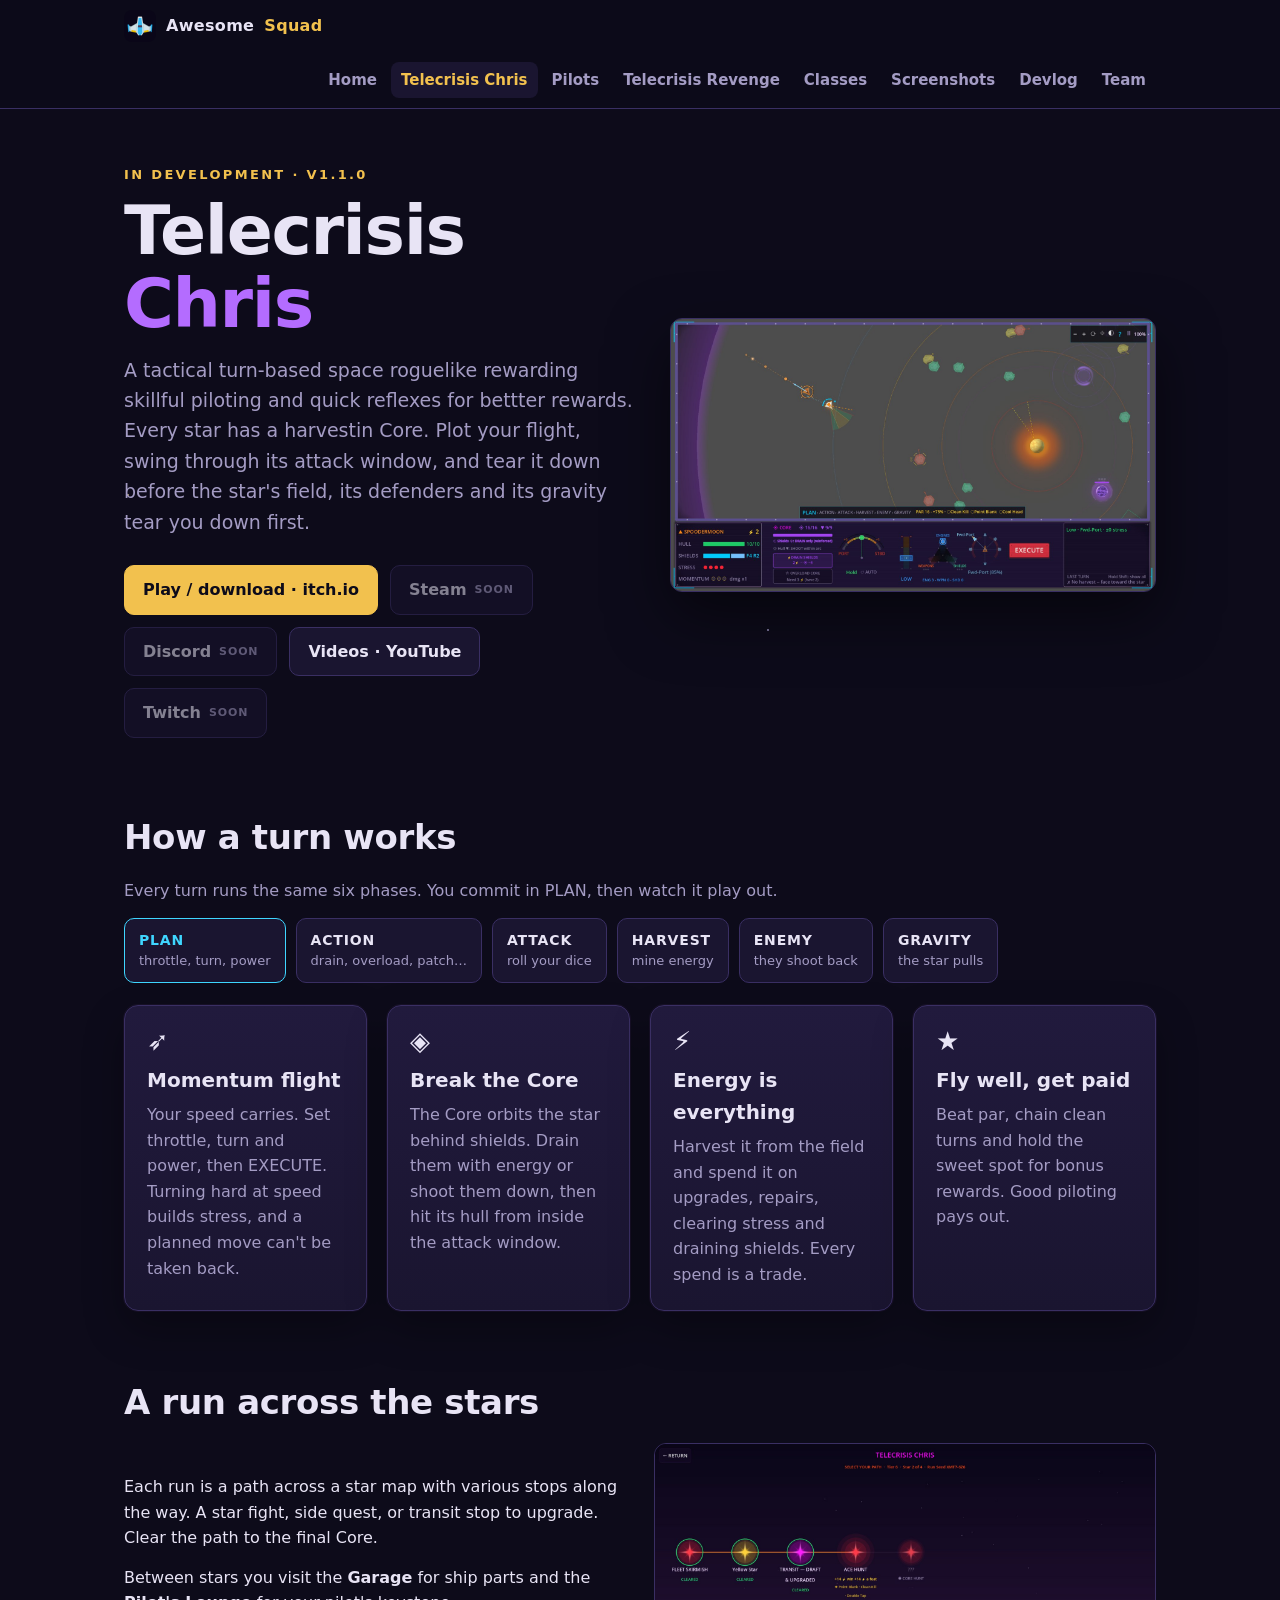
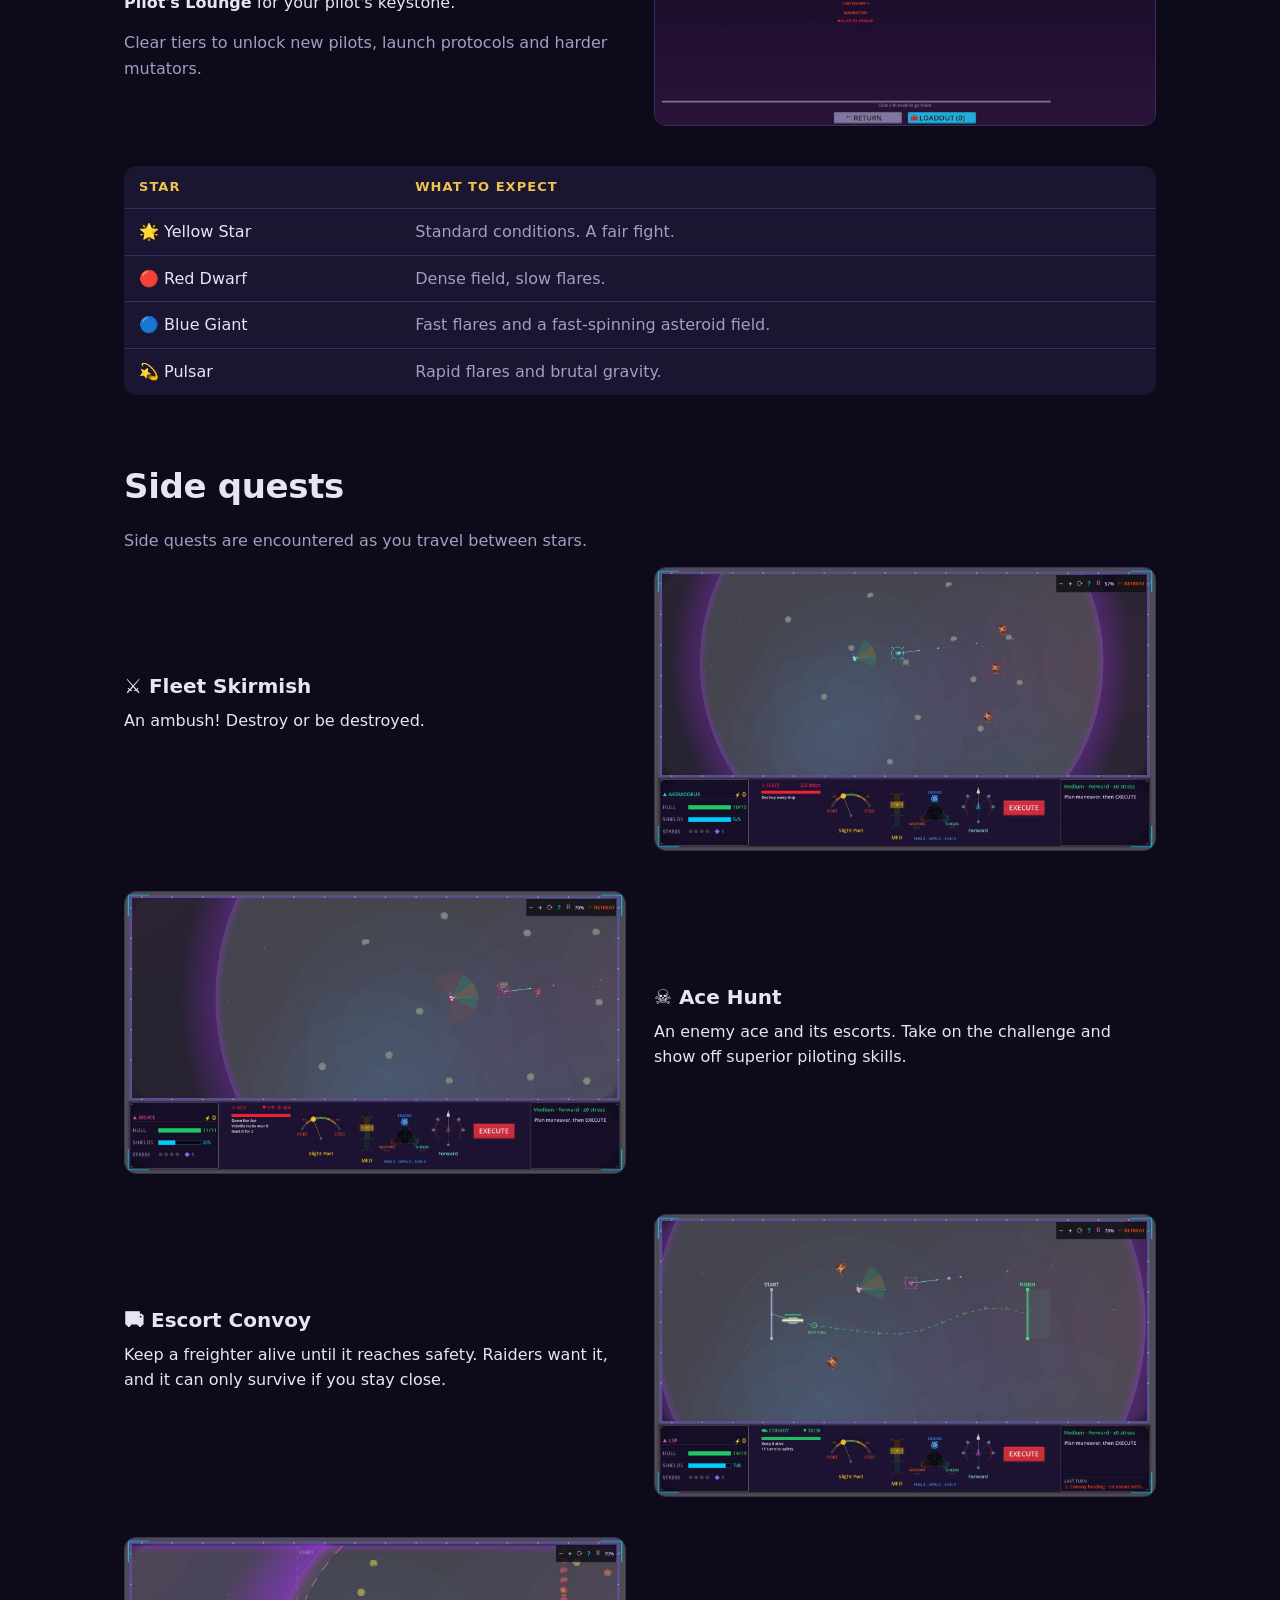
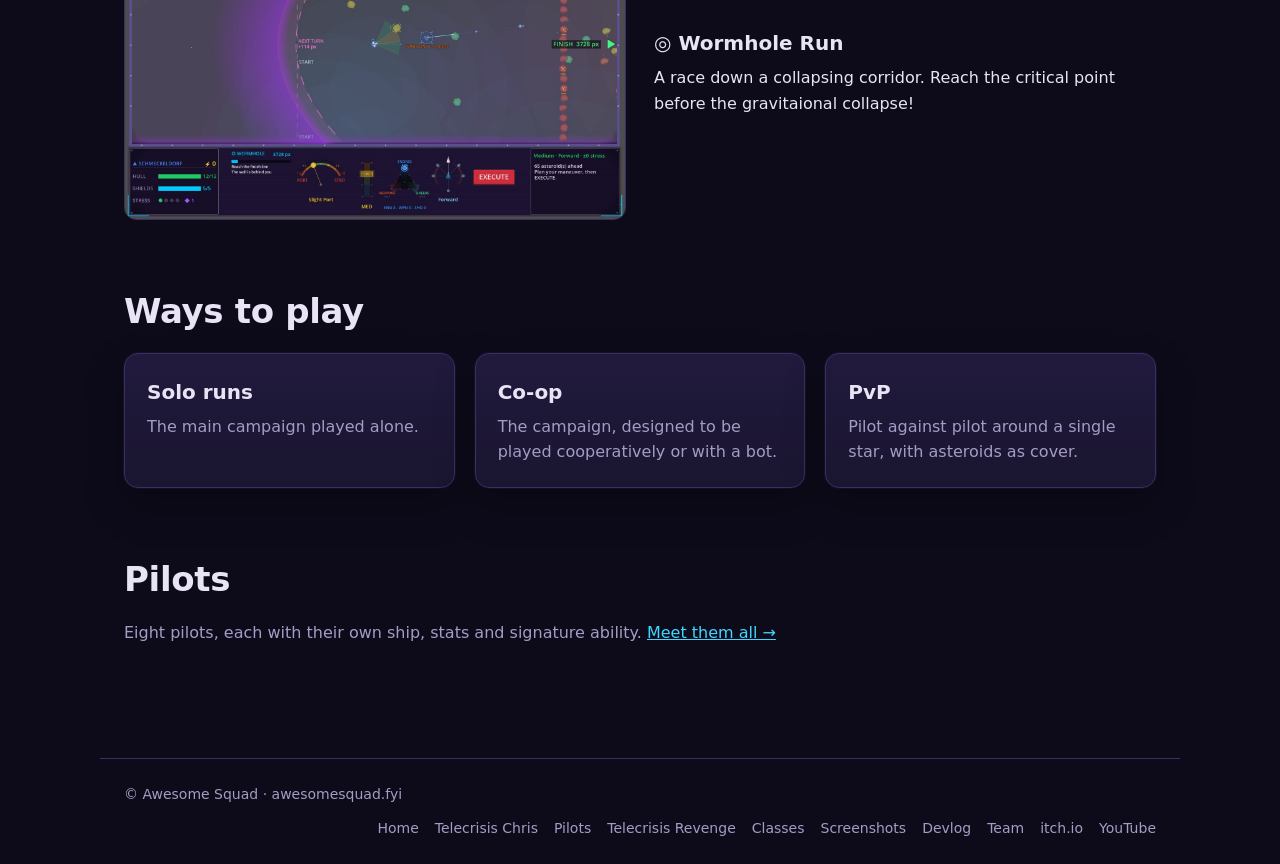
==== chris.html @ 89d8ef11 "Telecrisis Chris v1.1.0: devlog entry, new keystones on Pilots, version tags Co-Authored-By: Claude " ====
<!DOCTYPE html>
<html lang="en">
<head>
<meta charset="utf-8">
<meta name="viewport" content="width=device-width, initial-scale=1">
<title>Telecrisis Chris · Awesome Squad</title>
<meta name="description" content="Telecrisis Chris is a turn-based space roguelike: plan your flight, attack the Core, harvest energy, and survive the enemy and gravity phases.">
<meta property="og:title" content="Telecrisis Chris · Awesome Squad">
<meta property="og:description" content="Telecrisis Chris is a turn-based space roguelike: plan your flight, attack the Core, harvest energy, and survive the enemy and gravity phases.">
<meta property="og:image" content="https://awesomesquad.fyi/img/shots/star-yellow.jpg">
<meta property="og:type" content="website">
<meta name="twitter:card" content="summary_large_image">
<link rel="icon" type="image/png" href="favicon.png">
<link rel="stylesheet" href="style.css">
</head>
<body>
<div class="stars" aria-hidden="true"></div>
<header class="site-head"><div class="inner">
  <a class="brand" href="index.html"><img src="img/icon.png" alt="">Awesome <span>Squad</span></a>
  <nav><a href="index.html">Home</a><a href="chris.html" class=on>Telecrisis Chris</a><a href="pilots.html">Pilots</a><a href="revenge.html">Telecrisis Revenge</a><a href="classes.html">Classes</a><a href="gallery.html">Screenshots</a><a href="devlog.html">Devlog</a><a href="team.html">Team</a></nav>
</div></header>
<main>

<section class="hero">
  <div>
    <div class="kicker">In development · v1.1.0</div>
    <h1>Telecrisis <span>Chris</span></h1>
    <p class="lead">A tactical turn-based space roguelike rewarding skillful piloting and quick reflexes for bettter rewards. Every star has a harvestin Core. Plot your flight, swing through its attack window, and tear it down before the star's field, its defenders and its gravity tear you down first.</p>
    <div class="btns"><a class="btn primary" href="https://tsavagegames.itch.io/telecrisis-chris" target="_blank" rel="noopener">Play / download · itch.io</a><span class="btn off" title="Link coming soon">Steam <span class="soon">soon</span></span><span class="btn off" title="Link coming soon">Discord <span class="soon">soon</span></span><a class="btn" href="https://www.youtube.com/@SAVAGE-GAMES-LLC" target="_blank" rel="noopener">Videos · YouTube</a><span class="btn off" title="Link coming soon">Twitch <span class="soon">soon</span></span></div>
  </div>
  <img class="shot" src="img/shots/star-blue.jpg" alt="A Blue Giant star fight with fast flares and a fast asteroid field">
</section>

<section>
  <h2>How a turn works</h2>
  <p class="muted">Every turn runs the same six phases. You commit in PLAN, then watch it play out.</p>
  <ol class="loop">
    <li>PLAN<b>throttle, turn, power</b></li>
    <li>ACTION<b>drain, overload, patch…</b></li>
    <li>ATTACK<b>roll your dice</b></li>
    <li>HARVEST<b>mine energy</b></li>
    <li>ENEMY<b>they shoot back</b></li>
    <li>GRAVITY<b>the star pulls</b></li>
  </ol>
  <div class="grid four">
    <div class="card"><span class="icon">➶</span><h3>Momentum flight</h3><p>Your speed carries. Set throttle, turn and power, then EXECUTE. Turning hard at speed builds stress, and a planned move can't be taken back.</p></div>
    <div class="card"><span class="icon">◈</span><h3>Break the Core</h3><p>The Core orbits the star behind shields. Drain them with energy or shoot them down, then hit its hull from inside the attack window.</p></div>
    <div class="card"><span class="icon">⚡</span><h3>Energy is everything</h3><p>Harvest it from the field and spend it on upgrades, repairs, clearing stress and draining shields. Every spend is a trade.</p></div>
    <div class="card"><span class="icon">★</span><h3>Fly well, get paid</h3><p>Beat par, chain clean turns and hold the sweet spot for bonus rewards. Good piloting pays out.</p></div>
  </div>
</section>

<section>
  <h2>A run across the stars</h2>
  <div class="feature">
    <div>
      <p>Each run is a path across a star map with various stops along the way. A star fight, side quest, or transit stop to upgrade. Clear the path to the final Core.</p>
      <p>Between stars you visit the <strong>Garage</strong> for ship parts and the <strong>Pilot's Lounge</strong> for your pilot's keystone.</p>
      <p class="muted">Clear tiers to unlock new pilots, launch protocols and harder mutators.</p>
    </div>
    <img src="img/shots/star-map.jpg" alt="The star map: choose fleet skirmish, a star, transit or an Ace Hunt">
  </div>
  <table>
    <tr><th>Star</th><th>What to expect</th></tr>
    <tr><td>🌟 Yellow Star</td><td class="muted">Standard conditions. A fair fight.</td></tr>
    <tr><td>🔴 Red Dwarf</td><td class="muted">Dense field, slow flares.</td></tr>
    <tr><td>🔵 Blue Giant</td><td class="muted">Fast flares and a fast-spinning asteroid field.</td></tr>
    <tr><td>💫 Pulsar</td><td class="muted">Rapid flares and brutal gravity.</td></tr>
  </table>
</section>

<section>
  <h2>Side quests</h2>
  <p class="muted">Side quests are encountered as you travel between stars.</p>
  <div class="feature">
    <div><h3>⚔ Fleet Skirmish</h3><p>An ambush! Destroy or be destroyed.</p></div>
    <img src="img/shots/fleet.jpg" alt="Fleet Skirmish">
  </div>
  <div class="feature flip">
    <div><h3>☠ Ace Hunt</h3><p>An enemy ace and its escorts. Take on the challenge and show off superior piloting skills.</p></div>
    <img src="img/shots/ace.jpg" alt="Ace Hunt">
  </div>
  <div class="feature">
    <div><h3>⛟ Escort Convoy</h3><p>Keep a freighter alive until it reaches safety. Raiders want it, and it can only survive if you stay close.</p></div>
    <img src="img/shots/convoy.jpg" alt="Escort Convoy">
  </div>
  <div class="feature flip">
    <div><h3>◎ Wormhole Run</h3><p>A race down a collapsing corridor. Reach the critical point before the gravitaional collapse!</p></div>
    <img src="img/shots/wormhole.jpg" alt="Wormhole Run">
  </div>
</section>

<section>
  <h2>Ways to play</h2>
  <div class="grid">
    <div class="card"><h3>Solo runs</h3><p>The main campaign played alone.</p></div>
    <div class="card"><h3>Co-op</h3><p>The campaign, designed to be played cooperatively or with a bot.</p></div>
    <div class="card"><h3>PvP</h3><p>Pilot against pilot around a single star, with asteroids as cover.</p></div>
  </div>
</section>

<section>
  <h2>Pilots</h2>
  <p class="muted">Eight pilots, each with their own ship, stats and signature ability. <a href="pilots.html">Meet them all →</a></p>
</section>

</main>
<footer class="site-foot">
  <span>© Awesome Squad · awesomesquad.fyi</span>
  <span class="links"><a href="index.html">Home</a><a href="chris.html" class=on>Telecrisis Chris</a><a href="pilots.html">Pilots</a><a href="revenge.html">Telecrisis Revenge</a><a href="classes.html">Classes</a><a href="gallery.html">Screenshots</a><a href="devlog.html">Devlog</a><a href="team.html">Team</a><a href="https://tsavagegames.itch.io/telecrisis-chris" target="_blank" rel="noopener">itch.io</a><a href="https://www.youtube.com/@SAVAGE-GAMES-LLC" target="_blank" rel="noopener">YouTube</a></span>
</footer>

</body>
</html>
---- style.css ----
:root {
  --bg: #0d0b1a;
  --panel: #1a1530;
  --panel2: #211a3d;
  --edge: #3a2f63;
  --text: #e8e4f5;
  --muted: #a49cc4;
  --gold: #f2c14e;
  --purple: #b46cff;
  --cyan: #3fd6ff;
  --red: #ff4d5e;
}
* { box-sizing: border-box; }
html { scroll-behavior: smooth; }
body {
  margin: 0;
  font-family: system-ui, -apple-system, "Segoe UI", Roboto, sans-serif;
  color: var(--text);
  background:
    radial-gradient(1200px 600px at 70% -10%, #2a1c55 0%, transparent 60%),
    radial-gradient(900px 500px at 10% 110%, #1d1440 0%, transparent 60%),
    var(--bg);
  min-height: 100vh;
  line-height: 1.6;
}
.stars {
  position: fixed; inset: 0; pointer-events: none; opacity: .55; z-index: 0;
  background-image:
    radial-gradient(1px 1px at 20% 30%, #fff 50%, transparent 51%),
    radial-gradient(1px 1px at 80% 20%, #fff 50%, transparent 51%),
    radial-gradient(1.5px 1.5px at 60% 70%, #cfc6ff 50%, transparent 51%),
    radial-gradient(1px 1px at 35% 85%, #fff 50%, transparent 51%),
    radial-gradient(1px 1px at 90% 60%, #fff 50%, transparent 51%),
    radial-gradient(1.5px 1.5px at 10% 55%, #ffe7a8 50%, transparent 51%),
    radial-gradient(1px 1px at 47% 12%, #fff 50%, transparent 51%),
    radial-gradient(1px 1px at 72% 92%, #fff 50%, transparent 51%);
}
a { color: var(--cyan); }
a:hover { color: #9be9ff; }

/* Header */
.site-head {
  position: sticky; top: 0; z-index: 20;
  background: rgba(13, 11, 26, .86);
  backdrop-filter: blur(8px);
  border-bottom: 1px solid var(--edge);
}
.site-head .inner {
  max-width: 1080px; margin: 0 auto; padding: 10px 24px;
  display: flex; align-items: center; gap: 20px; flex-wrap: wrap;
}
.brand { display: flex; align-items: center; gap: 10px; color: var(--text); text-decoration: none; font-weight: 800; letter-spacing: .02em; }
.brand img { width: 32px; height: 32px; border-radius: 8px; }
.brand span { color: var(--gold); }
nav { display: flex; gap: 4px; flex-wrap: wrap; margin-left: auto; }
nav a {
  color: var(--muted); text-decoration: none; font-size: 15px; font-weight: 600;
  padding: 6px 10px; border-radius: 8px;
}
nav a:hover { color: var(--text); background: var(--panel); }
nav a.on { color: var(--gold); background: var(--panel); }

/* Layout */
main { position: relative; z-index: 1; max-width: 1080px; margin: 0 auto; padding: 56px 24px 48px; }
section { margin: 0 0 64px; }
.kicker { color: var(--gold); letter-spacing: .18em; font-size: 13px; font-weight: 700; text-transform: uppercase; }
h1 { font-size: clamp(38px, 6.5vw, 68px); line-height: 1.08; margin: 8px 0 14px; letter-spacing: -.02em; }
h1 span, h2 span { color: var(--purple); }
h2 { font-size: clamp(26px, 3.6vw, 34px); margin: 0 0 14px; letter-spacing: -.01em; }
h3 { font-size: 20px; margin: 0 0 6px; }
.lead { color: var(--muted); font-size: 19px; max-width: 680px; margin: 0 0 28px; }
p { margin: 0 0 14px; }
.muted { color: var(--muted); }
.small { font-size: 14px; }

/* Buttons */
.btns { display: flex; gap: 12px; flex-wrap: wrap; margin: 0 0 8px; }
.btn {
  display: inline-flex; align-items: center; gap: 8px;
  padding: 11px 18px; border-radius: 10px; font-weight: 700; text-decoration: none;
  border: 1px solid var(--edge); color: var(--text); background: var(--panel);
}
.btn:hover { border-color: var(--purple); color: var(--text); }
.btn.primary { background: var(--gold); color: var(--bg); border-color: var(--gold); }
.btn.primary:hover { background: #ffd36b; color: var(--bg); }
.btn.off { opacity: .55; cursor: default; }
.btn .soon { font-size: 11px; font-weight: 700; letter-spacing: .08em; text-transform: uppercase; color: var(--muted); }

/* Cards */
.grid { display: grid; gap: 20px; grid-template-columns: repeat(auto-fit, minmax(260px, 1fr)); }
.card {
  background: linear-gradient(180deg, var(--panel2), var(--panel));
  border: 1px solid var(--edge);
  border-radius: 14px;
  padding: 22px;
  box-shadow: 0 0 0 1px rgba(180,108,255,.06), 0 18px 40px rgba(0,0,0,.3);
}
.card p { color: var(--muted); }
.card p:last-child { margin-bottom: 0; }
a.card { display: block; text-decoration: none; color: var(--text); transition: border-color .15s, transform .15s; }
a.card:hover { border-color: var(--purple); transform: translateY(-2px); }
.tag { display: inline-block; font-size: 12px; font-weight: 700; letter-spacing: .08em; text-transform: uppercase;
       color: var(--bg); background: var(--gold); border-radius: 999px; padding: 2px 10px; margin-bottom: 12px; }
.tag.soon { background: var(--edge); color: var(--muted); }
.icon { font-size: 26px; line-height: 1; margin-bottom: 10px; display: block; }

/* Hero */
.hero { display: grid; gap: 36px; grid-template-columns: 1.05fr 1fr; align-items: center; }
.hero img.shot { width: 100%; border-radius: 12px; border: 1px solid var(--edge); box-shadow: 0 24px 60px rgba(0,0,0,.5); }
@media (max-width: 820px) { .hero { grid-template-columns: 1fr; } }

/* Turn loop */
.loop { display: flex; flex-wrap: wrap; gap: 10px; margin: 0 0 22px; padding: 0; list-style: none; }
.loop li {
  background: var(--panel); border: 1px solid var(--edge); border-radius: 10px;
  padding: 10px 14px; font-weight: 800; letter-spacing: .06em; font-size: 14px;
}
.loop li b { display: block; font-weight: 500; letter-spacing: 0; color: var(--muted); font-size: 13px; }
.loop li:first-child { color: var(--cyan); border-color: var(--cyan); }

/* Feature row with screenshot */
.feature { display: grid; grid-template-columns: 1fr 1fr; gap: 28px; align-items: center; margin-bottom: 40px; }
.feature.flip > :first-child { order: 2; }
.feature img { width: 100%; border-radius: 12px; border: 1px solid var(--edge); }
@media (max-width: 820px) { .feature { grid-template-columns: 1fr; } .feature.flip > :first-child { order: 0; } }

/* Stars table */
table { width: 100%; border-collapse: collapse; background: var(--panel); border: 1px solid var(--edge); border-radius: 12px; overflow: hidden; }
th, td { text-align: left; padding: 10px 14px; border-bottom: 1px solid var(--edge); vertical-align: top; }
th { color: var(--gold); font-size: 13px; letter-spacing: .08em; text-transform: uppercase; }
tr:last-child td { border-bottom: 0; }
td.muted { color: var(--muted); }

/* Pilots */
.pilot { border-top: 3px solid var(--pc, var(--purple)); }
.pilot-head { display: flex; gap: 16px; align-items: center; margin-bottom: 12px; }
.pilot-head img { width: 84px; height: auto; filter: drop-shadow(0 0 14px var(--pc)); }
.pilot-head h3 { color: var(--pc); font-size: 24px; margin: 0; }
.pilot-head .role { color: var(--muted); font-size: 14px; }
.stats { display: flex; gap: 8px; flex-wrap: wrap; margin: 0 0 12px; padding: 0; list-style: none; }
.stats li { background: rgba(0,0,0,.25); border: 1px solid var(--edge); border-radius: 8px; padding: 3px 9px; font-size: 13px; }
.stats li b { color: var(--text); }
.ability { background: rgba(0,0,0,.22); border-left: 3px solid var(--pc); border-radius: 6px; padding: 10px 12px; margin: 0 0 14px; font-size: 15px; }
.ability strong { color: var(--text); }
.ks { list-style: none; padding: 0; margin: 0; display: grid; gap: 8px; }
.ks li { font-size: 14.5px; color: var(--muted); }
.ks li strong { color: var(--gold); }
.ks-title { font-size: 12px; font-weight: 800; letter-spacing: .14em; color: var(--gold); text-transform: uppercase; margin: 0 0 8px; }
.unlock { font-size: 12px; color: var(--muted); margin-left: auto; text-align: right; }

/* Gallery */
.gallery { display: grid; gap: 16px; grid-template-columns: repeat(auto-fill, minmax(300px, 1fr)); }
.gallery figure { margin: 0; }
.gallery a { display: block; border-radius: 10px; overflow: hidden; border: 1px solid var(--edge); }
.gallery a:hover { border-color: var(--purple); }
.gallery img { width: 100%; display: block; aspect-ratio: 16 / 9; object-fit: cover; }
.gallery figcaption { color: var(--muted); font-size: 14px; padding: 8px 2px 0; }
.lightbox {
  position: fixed; inset: 0; z-index: 50; background: rgba(5, 4, 12, .92);
  display: none; align-items: center; justify-content: center; padding: 24px; flex-direction: column; gap: 12px;
}
.lightbox.open { display: flex; }
.lightbox img { max-width: 100%; max-height: 84vh; border-radius: 10px; border: 1px solid var(--edge); }
.lightbox p { color: var(--muted); margin: 0; }
.lightbox button {
  position: absolute; top: 16px; right: 20px; background: var(--panel); color: var(--text);
  border: 1px solid var(--edge); border-radius: 8px; font-size: 20px; padding: 4px 12px; cursor: pointer;
}

/* Devlog */
.post { margin-bottom: 26px; }
.post .date { color: var(--gold); font-size: 13px; font-weight: 700; letter-spacing: .1em; text-transform: uppercase; }
.post h3 { font-size: 22px; margin: 4px 0 10px; }
.post ul { margin: 0; padding-left: 20px; color: var(--muted); }
.post li { margin-bottom: 6px; }
.post li strong { color: var(--text); }

/* Credits */
.credits h3 { color: var(--gold); font-size: 14px; letter-spacing: .12em; text-transform: uppercase; margin-bottom: 10px; }
.credits ul { list-style: none; padding: 0; margin: 0; }
.credits li { margin-bottom: 8px; }
.credits li span { color: var(--muted); display: block; font-size: 14px; }

/* Placeholder note */
.ph { border: 1px dashed var(--edge); border-radius: 10px; padding: 10px 14px; color: var(--muted); font-size: 14px; }

footer.site-foot {
  position: relative; z-index: 1; border-top: 1px solid var(--edge);
  max-width: 1080px; margin: 0 auto; padding: 24px; color: var(--muted); font-size: 14px;
  display: flex; flex-wrap: wrap; gap: 12px 24px; align-items: center;
}
footer.site-foot .links { display: flex; gap: 16px; flex-wrap: wrap; margin-left: auto; }
footer.site-foot a { color: var(--muted); text-decoration: none; }
footer.site-foot a:hover { color: var(--text); }
.grid.four { grid-template-columns: repeat(auto-fit, minmax(210px, 1fr)); }
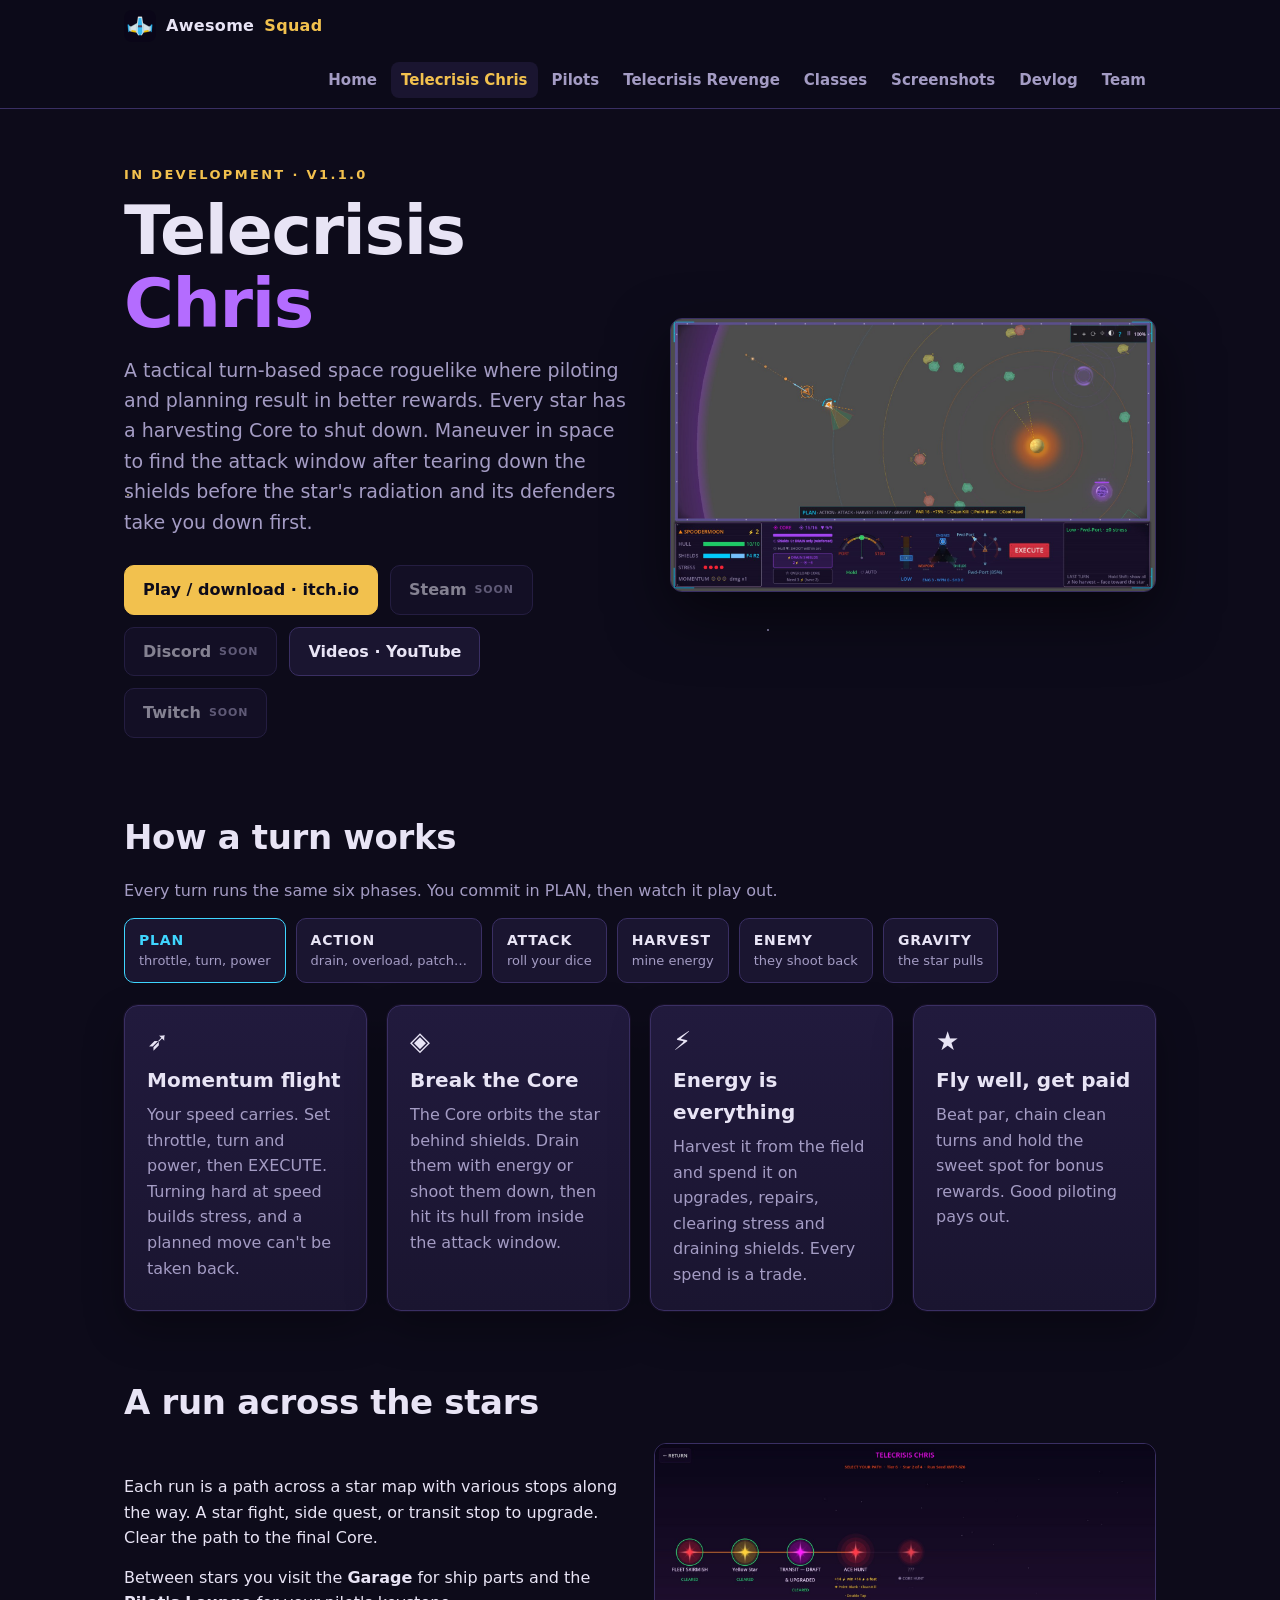
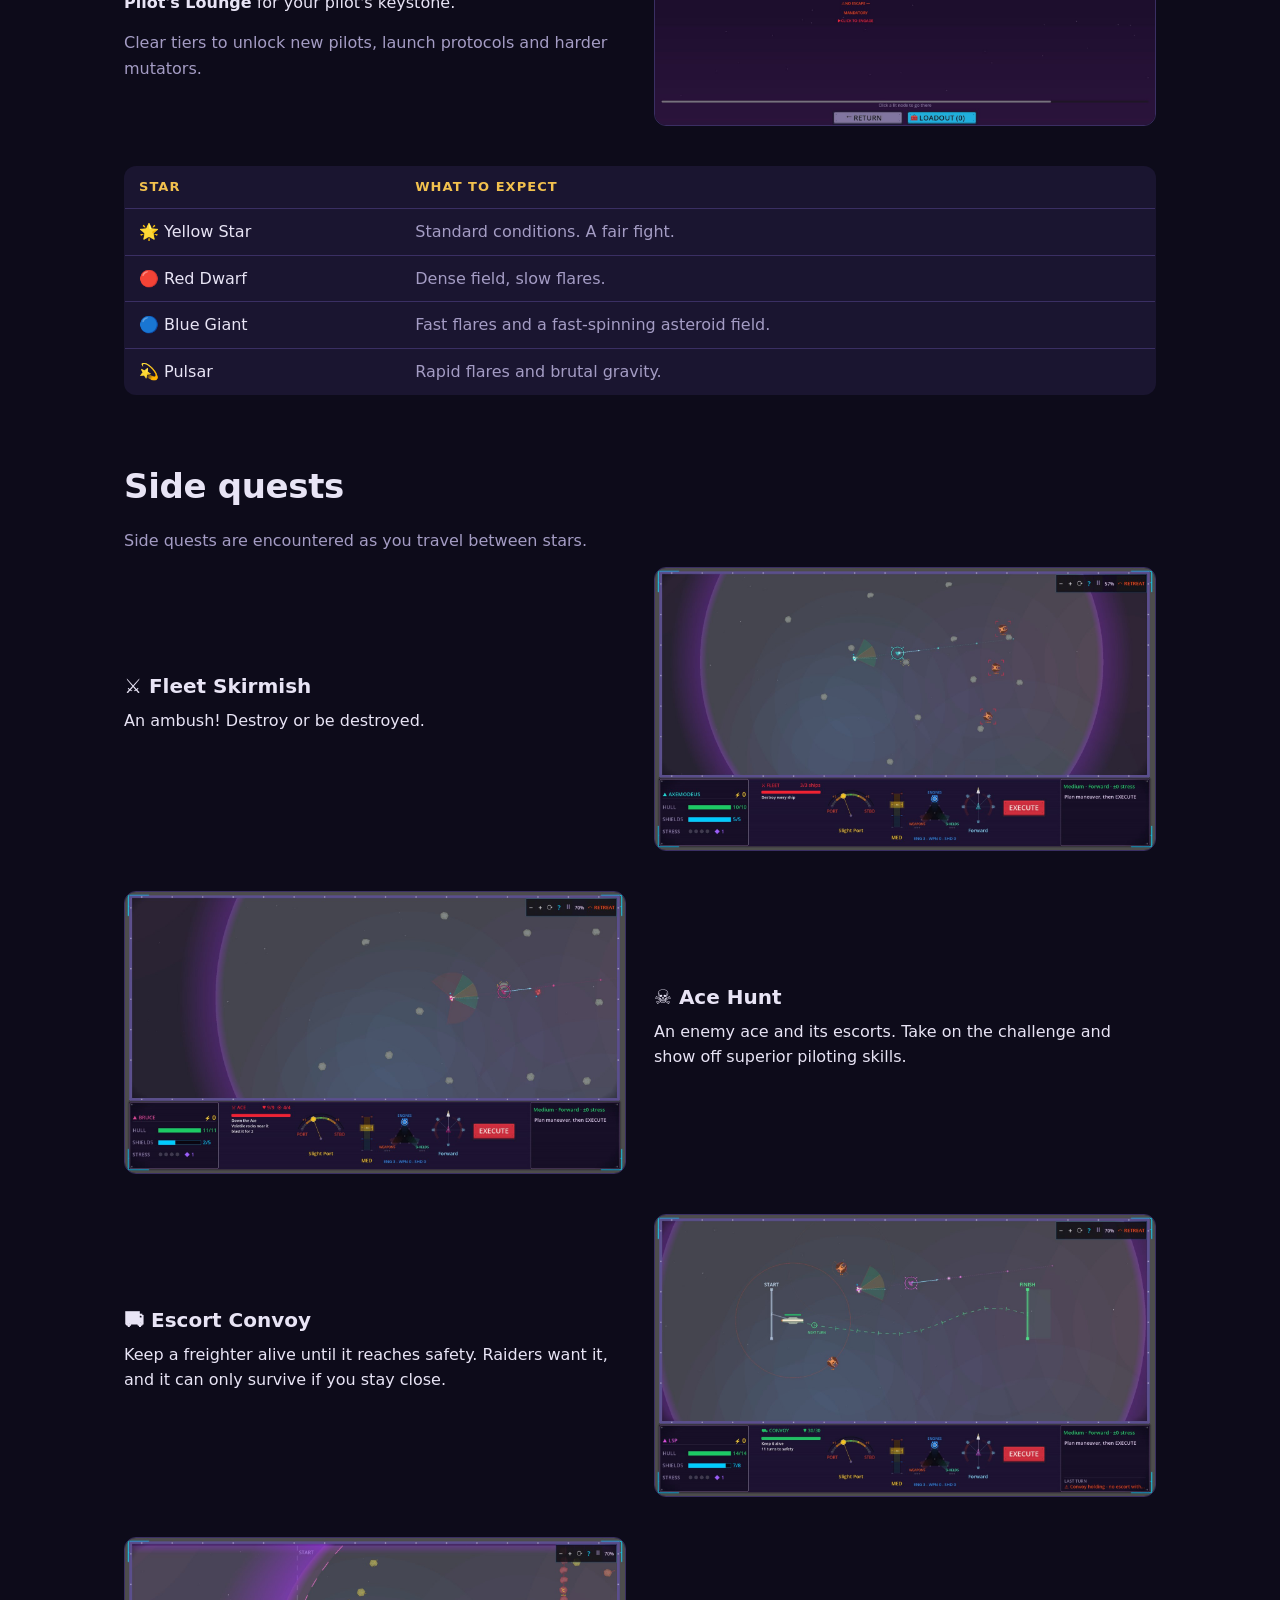
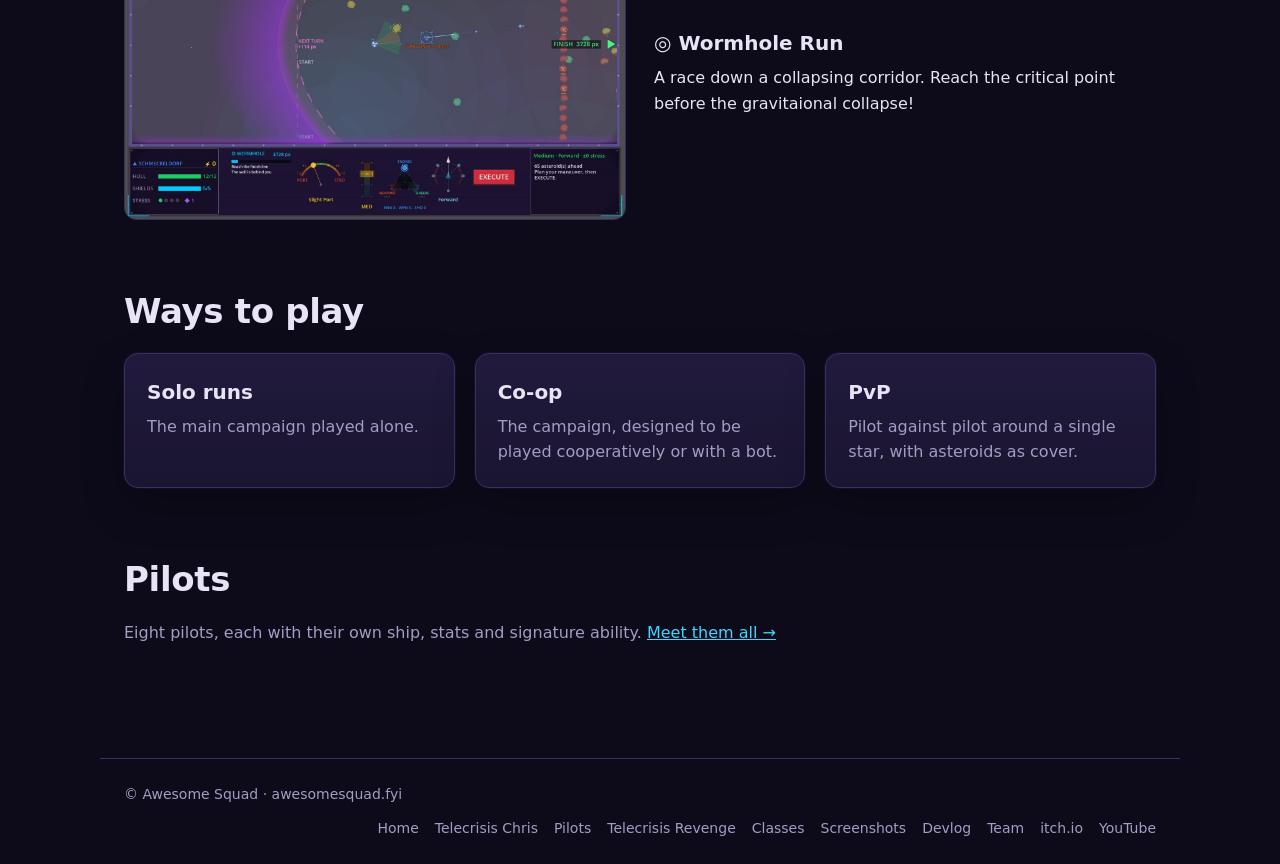
==== commit 4406d456: "Update chris.html" ====
--- a/chris.html
+++ b/chris.html
@@ -4,9 +4,9 @@
 <meta charset="utf-8">
 <meta name="viewport" content="width=device-width, initial-scale=1">
 <title>Telecrisis Chris · Awesome Squad</title>
-<meta name="description" content="Telecrisis Chris is a turn-based space roguelike: plan your flight, attack the Core, harvest energy, and survive the enemy and gravity phases.">
+<meta name="description" content="Telecrisis Chris is a turn-based space roguelike: plan your flight, attack the Core, harvest energy, and survive.">
 <meta property="og:title" content="Telecrisis Chris · Awesome Squad">
-<meta property="og:description" content="Telecrisis Chris is a turn-based space roguelike: plan your flight, attack the Core, harvest energy, and survive the enemy and gravity phases.">
+<meta property="og:description" content="Telecrisis Chris is a turn-based space roguelike: plan your flight, attack the Core, harvest energy, and survive.">
 <meta property="og:image" content="https://awesomesquad.fyi/img/shots/star-yellow.jpg">
 <meta property="og:type" content="website">
 <meta name="twitter:card" content="summary_large_image">
@@ -25,7 +25,7 @@
   <div>
     <div class="kicker">In development · v1.1.0</div>
     <h1>Telecrisis <span>Chris</span></h1>
-    <p class="lead">A tactical turn-based space roguelike rewarding skillful piloting and quick reflexes for bettter rewards. Every star has a harvestin Core. Plot your flight, swing through its attack window, and tear it down before the star's field, its defenders and its gravity tear you down first.</p>
+    <p class="lead">A tactical turn-based space roguelike where piloting and planning result in better rewards. Every star has a harvesting Core to shut down. Maneuver in space to find the attack window after tearing down the shields before the star's radiation and its defenders take you down first.</p>
     <div class="btns"><a class="btn primary" href="https://tsavagegames.itch.io/telecrisis-chris" target="_blank" rel="noopener">Play / download · itch.io</a><span class="btn off" title="Link coming soon">Steam <span class="soon">soon</span></span><span class="btn off" title="Link coming soon">Discord <span class="soon">soon</span></span><a class="btn" href="https://www.youtube.com/@SAVAGE-GAMES-LLC" target="_blank" rel="noopener">Videos · YouTube</a><span class="btn off" title="Link coming soon">Twitch <span class="soon">soon</span></span></div>
   </div>
   <img class="shot" src="img/shots/star-blue.jpg" alt="A Blue Giant star fight with fast flares and a fast asteroid field">
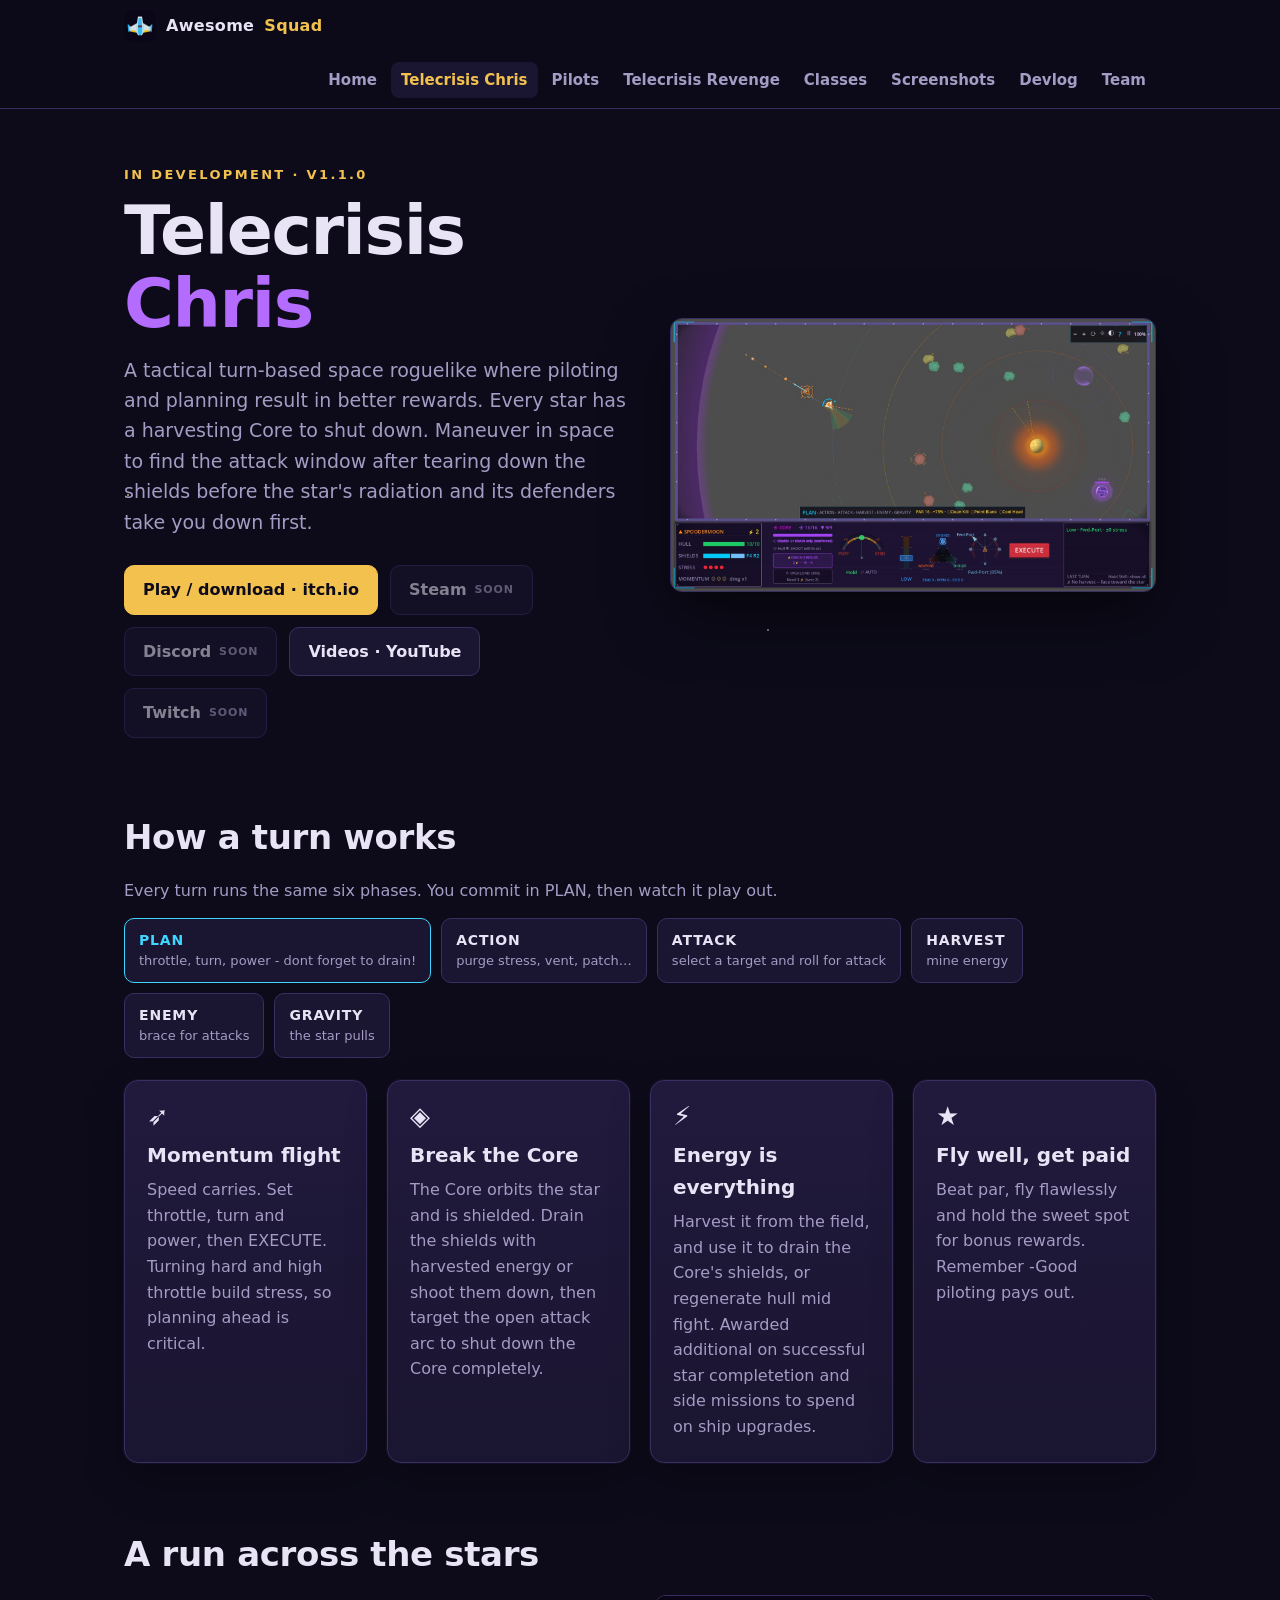
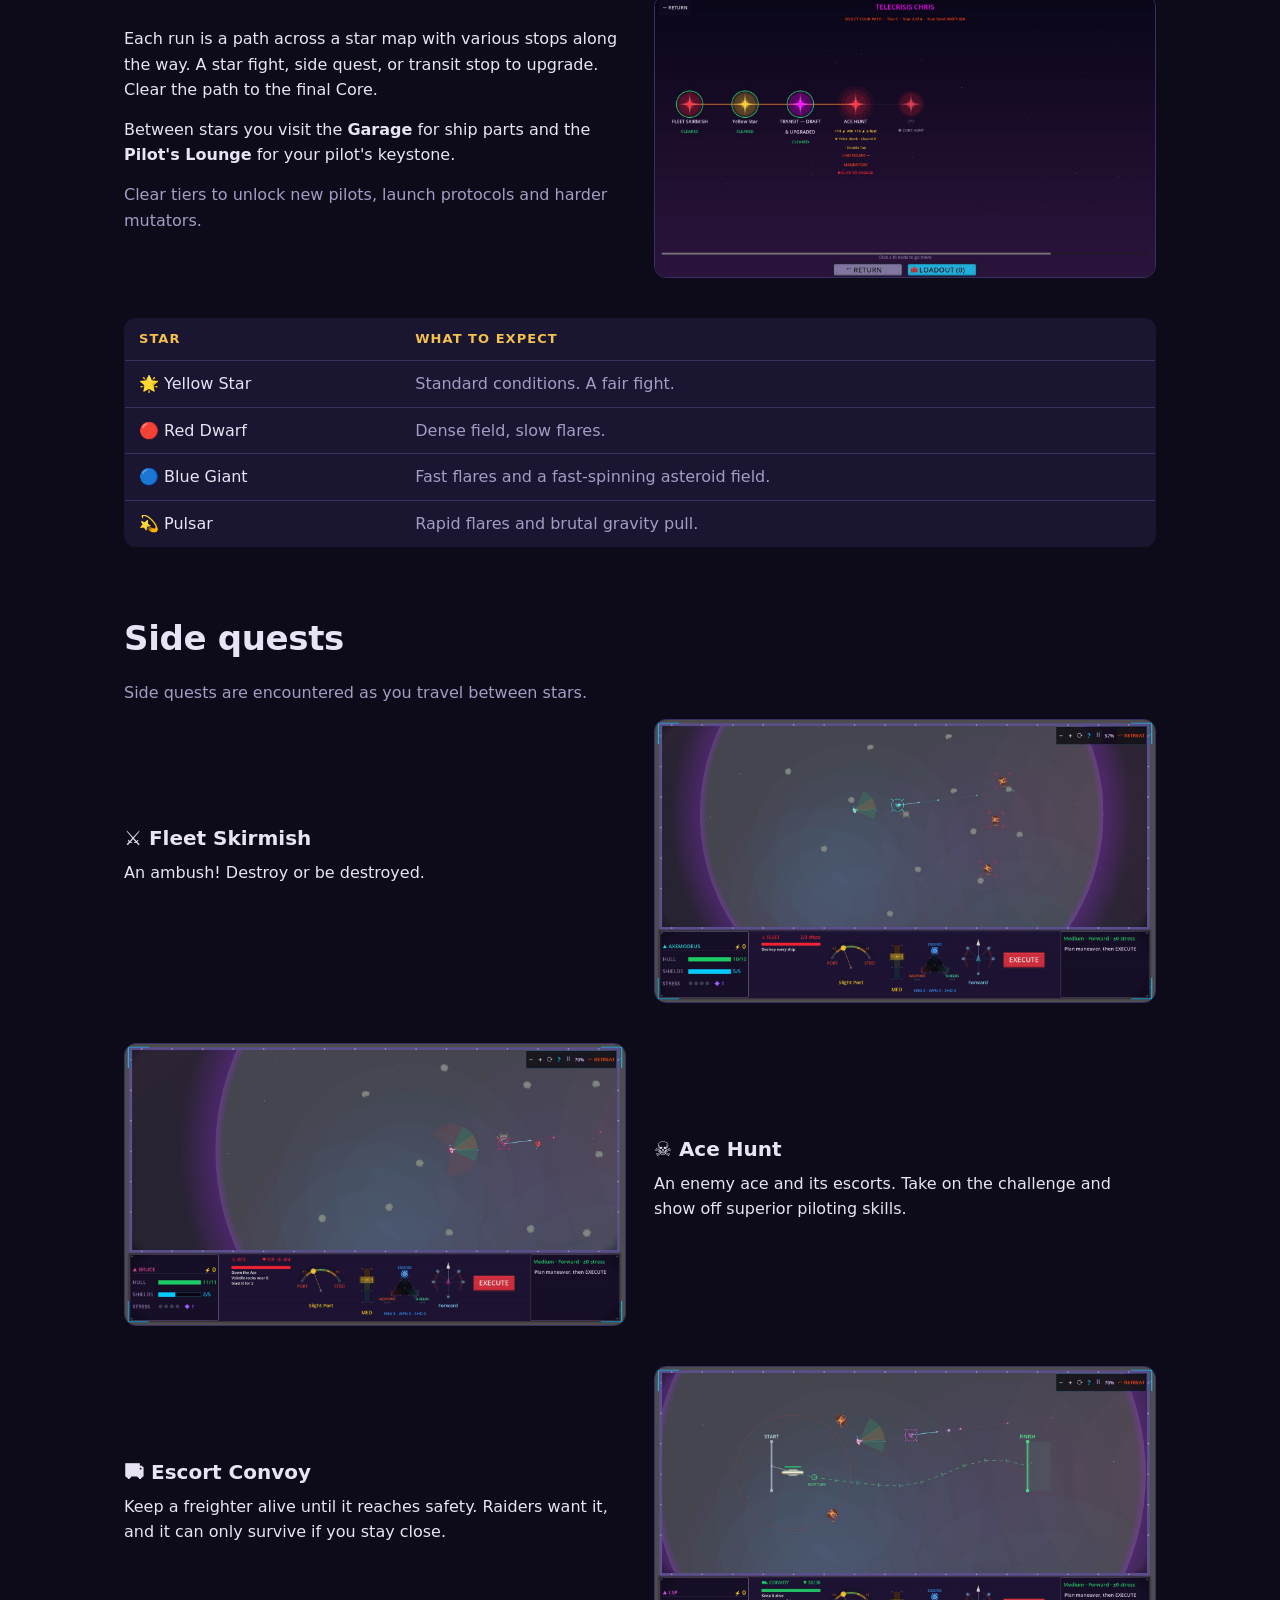
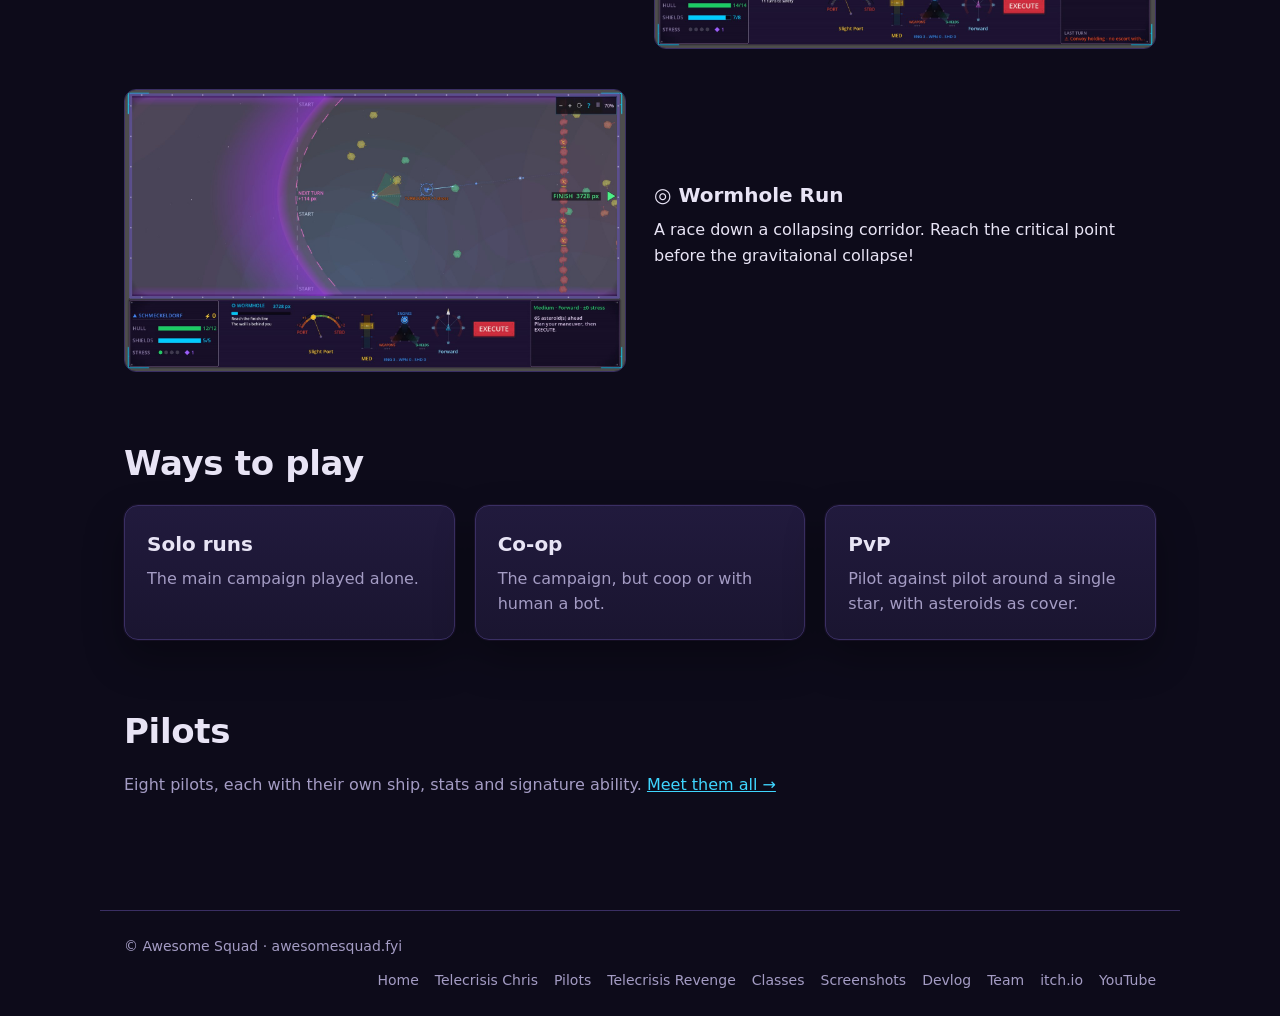
==== commit b7bf9c2f: "Update chris.html" ====
--- a/chris.html
+++ b/chris.html
@@ -35,18 +35,18 @@
   <h2>How a turn works</h2>
   <p class="muted">Every turn runs the same six phases. You commit in PLAN, then watch it play out.</p>
   <ol class="loop">
-    <li>PLAN<b>throttle, turn, power</b></li>
-    <li>ACTION<b>drain, overload, patch…</b></li>
-    <li>ATTACK<b>roll your dice</b></li>
+    <li>PLAN<b>throttle, turn, power - dont forget to drain!</b></li>
+    <li>ACTION<b>purge stress, vent, patch…</b></li>
+    <li>ATTACK<b>select a target and roll for attack</b></li>
     <li>HARVEST<b>mine energy</b></li>
-    <li>ENEMY<b>they shoot back</b></li>
+    <li>ENEMY<b>brace for attacks</b></li>
     <li>GRAVITY<b>the star pulls</b></li>
   </ol>
   <div class="grid four">
-    <div class="card"><span class="icon">➶</span><h3>Momentum flight</h3><p>Your speed carries. Set throttle, turn and power, then EXECUTE. Turning hard at speed builds stress, and a planned move can't be taken back.</p></div>
-    <div class="card"><span class="icon">◈</span><h3>Break the Core</h3><p>The Core orbits the star behind shields. Drain them with energy or shoot them down, then hit its hull from inside the attack window.</p></div>
-    <div class="card"><span class="icon">⚡</span><h3>Energy is everything</h3><p>Harvest it from the field and spend it on upgrades, repairs, clearing stress and draining shields. Every spend is a trade.</p></div>
-    <div class="card"><span class="icon">★</span><h3>Fly well, get paid</h3><p>Beat par, chain clean turns and hold the sweet spot for bonus rewards. Good piloting pays out.</p></div>
+    <div class="card"><span class="icon">➶</span><h3>Momentum flight</h3><p>Speed carries. Set throttle, turn and power, then EXECUTE. Turning hard and high throttle build stress, so planning ahead is critical.</p></div>
+    <div class="card"><span class="icon">◈</span><h3>Break the Core</h3><p>The Core orbits the star and is shielded. Drain the shields with harvested energy or shoot them down, then target the open attack arc to shut down the Core completely.</p></div>
+    <div class="card"><span class="icon">⚡</span><h3>Energy is everything</h3><p>Harvest it from the field, and use it to drain the Core's shields, or regenerate hull mid fight. Awarded additional on successful star completetion and side missions to spend on ship upgrades.</p></div>
+    <div class="card"><span class="icon">★</span><h3>Fly well, get paid</h3><p>Beat par, fly flawlessly and hold the sweet spot for bonus rewards. Remember -Good piloting pays out.</p></div>
   </div>
 </section>
 
@@ -65,7 +65,7 @@
     <tr><td>🌟 Yellow Star</td><td class="muted">Standard conditions. A fair fight.</td></tr>
     <tr><td>🔴 Red Dwarf</td><td class="muted">Dense field, slow flares.</td></tr>
     <tr><td>🔵 Blue Giant</td><td class="muted">Fast flares and a fast-spinning asteroid field.</td></tr>
-    <tr><td>💫 Pulsar</td><td class="muted">Rapid flares and brutal gravity.</td></tr>
+    <tr><td>💫 Pulsar</td><td class="muted">Rapid flares and brutal gravity pull.</td></tr>
   </table>
 </section>
 
@@ -94,7 +94,7 @@
   <h2>Ways to play</h2>
   <div class="grid">
     <div class="card"><h3>Solo runs</h3><p>The main campaign played alone.</p></div>
-    <div class="card"><h3>Co-op</h3><p>The campaign, designed to be played cooperatively or with a bot.</p></div>
+    <div class="card"><h3>Co-op</h3><p>The campaign, but coop or with human a bot.</p></div>
     <div class="card"><h3>PvP</h3><p>Pilot against pilot around a single star, with asteroids as cover.</p></div>
   </div>
 </section>
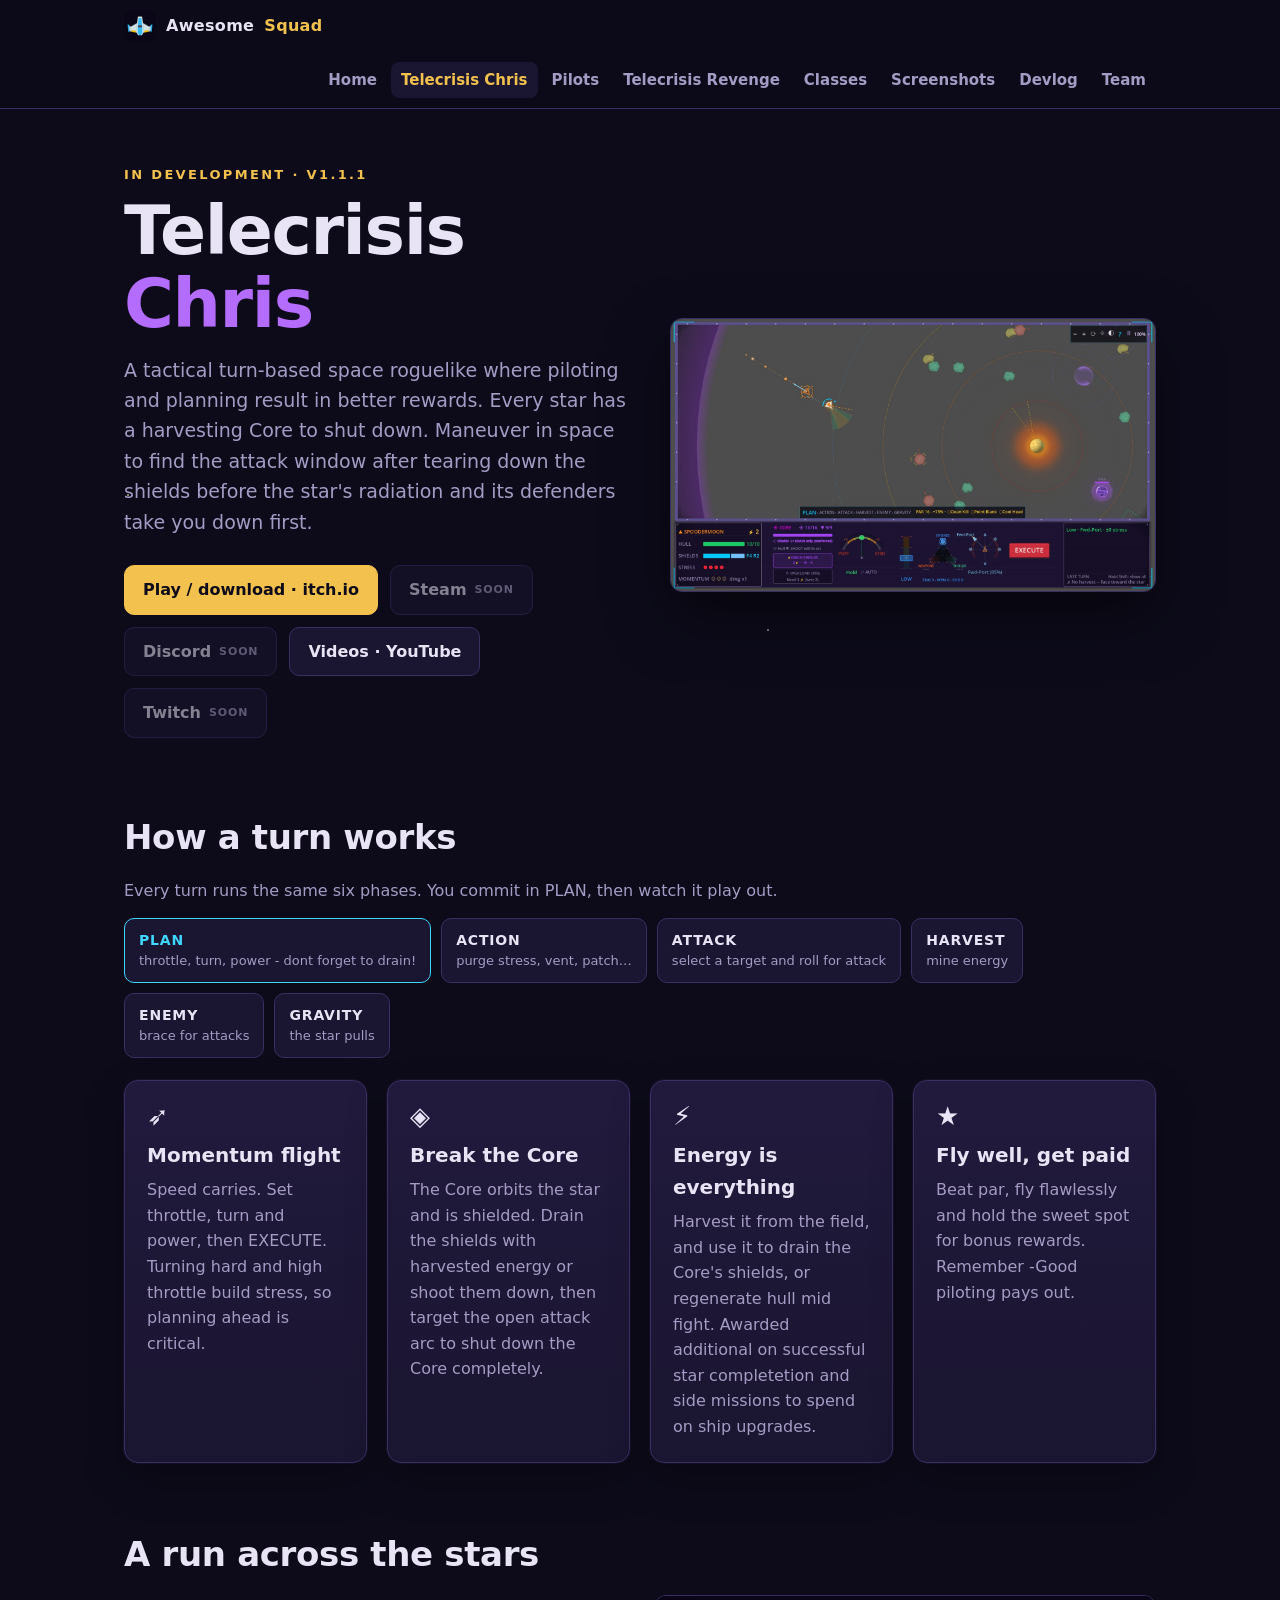
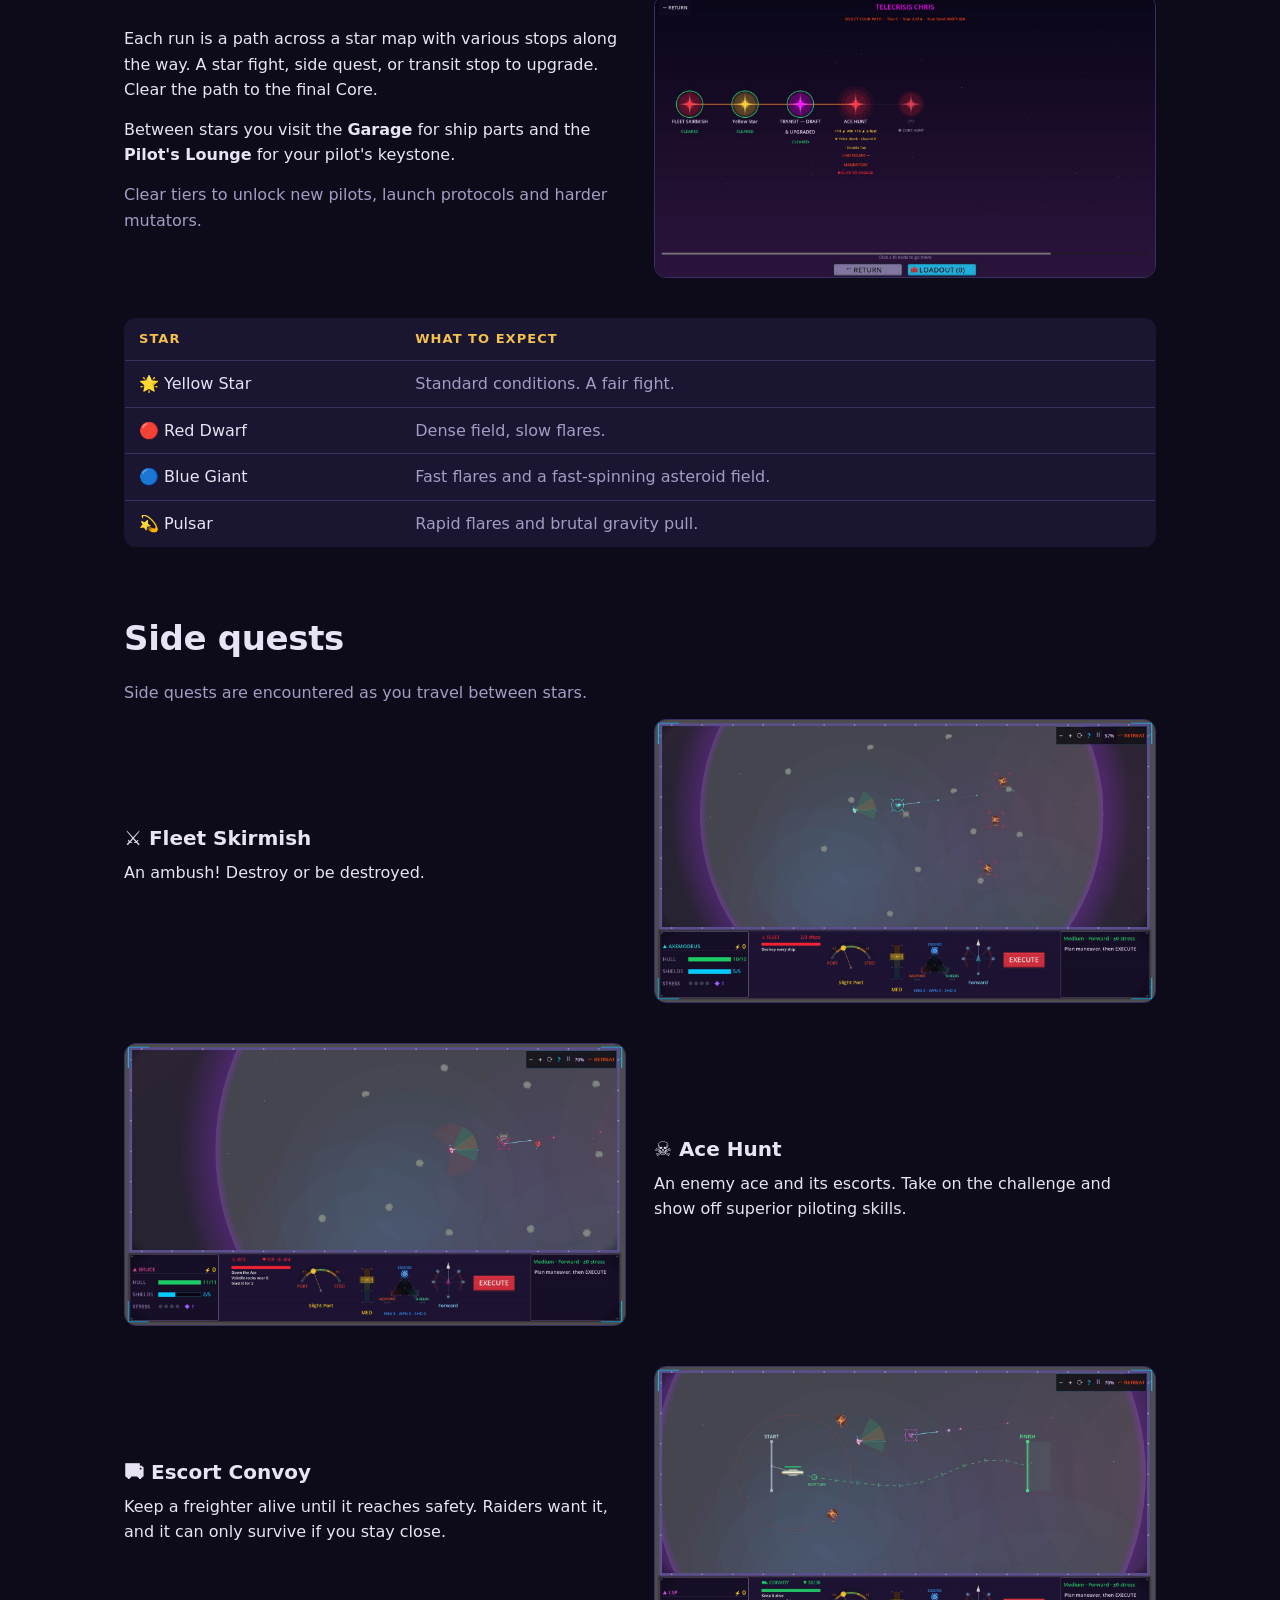
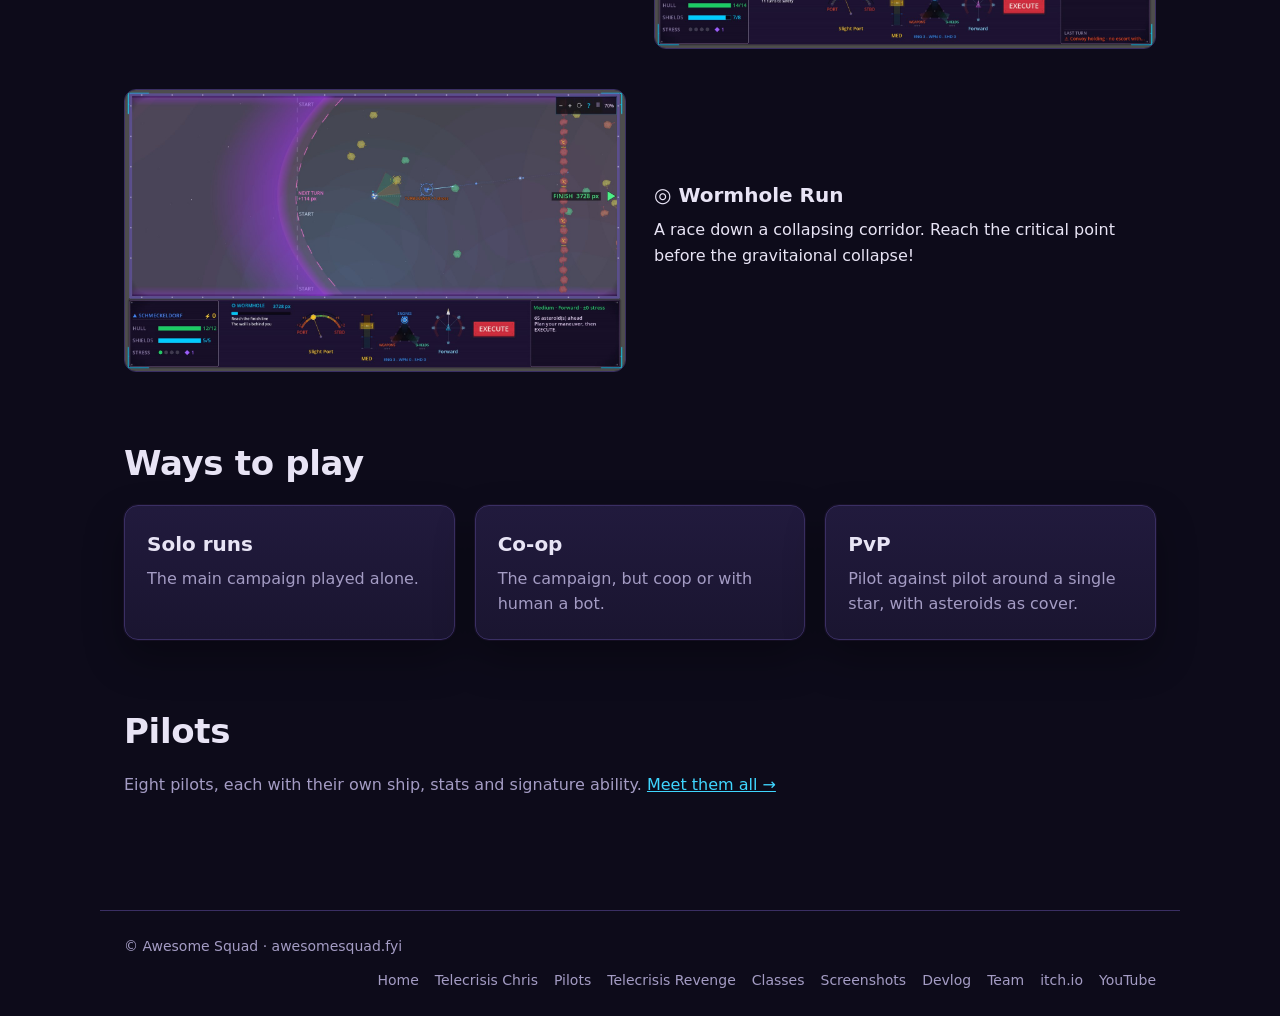
==== commit 1e4f28b1: "Telecrisis Chris v1.1.1 devlog entry and version tags Co-Authored-By: Claude Opus 5.5 <noreply@anthr" ====
--- a/chris.html
+++ b/chris.html
@@ -23,7 +23,7 @@
 
 <section class="hero">
   <div>
-    <div class="kicker">In development · v1.1.0</div>
+    <div class="kicker">In development · v1.1.1</div>
     <h1>Telecrisis <span>Chris</span></h1>
     <p class="lead">A tactical turn-based space roguelike where piloting and planning result in better rewards. Every star has a harvesting Core to shut down. Maneuver in space to find the attack window after tearing down the shields before the star's radiation and its defenders take you down first.</p>
     <div class="btns"><a class="btn primary" href="https://tsavagegames.itch.io/telecrisis-chris" target="_blank" rel="noopener">Play / download · itch.io</a><span class="btn off" title="Link coming soon">Steam <span class="soon">soon</span></span><span class="btn off" title="Link coming soon">Discord <span class="soon">soon</span></span><a class="btn" href="https://www.youtube.com/@SAVAGE-GAMES-LLC" target="_blank" rel="noopener">Videos · YouTube</a><span class="btn off" title="Link coming soon">Twitch <span class="soon">soon</span></span></div>
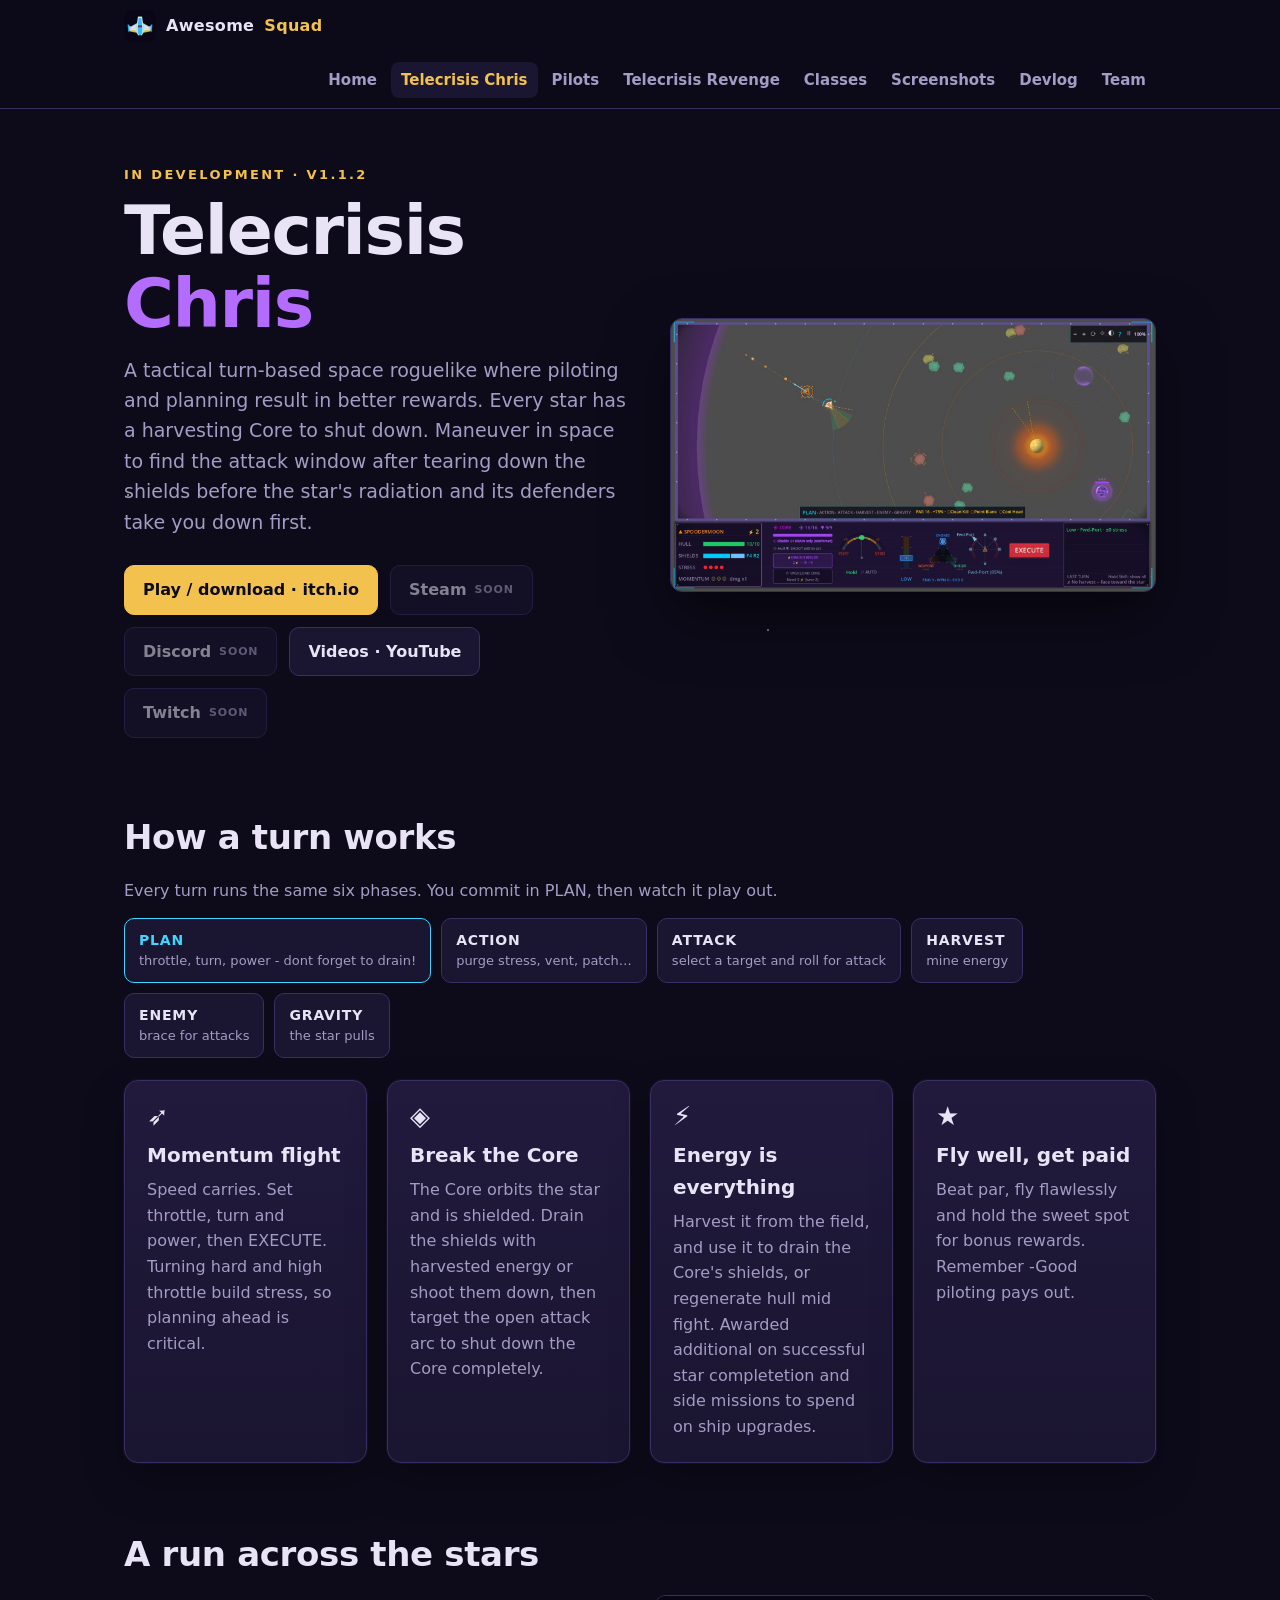
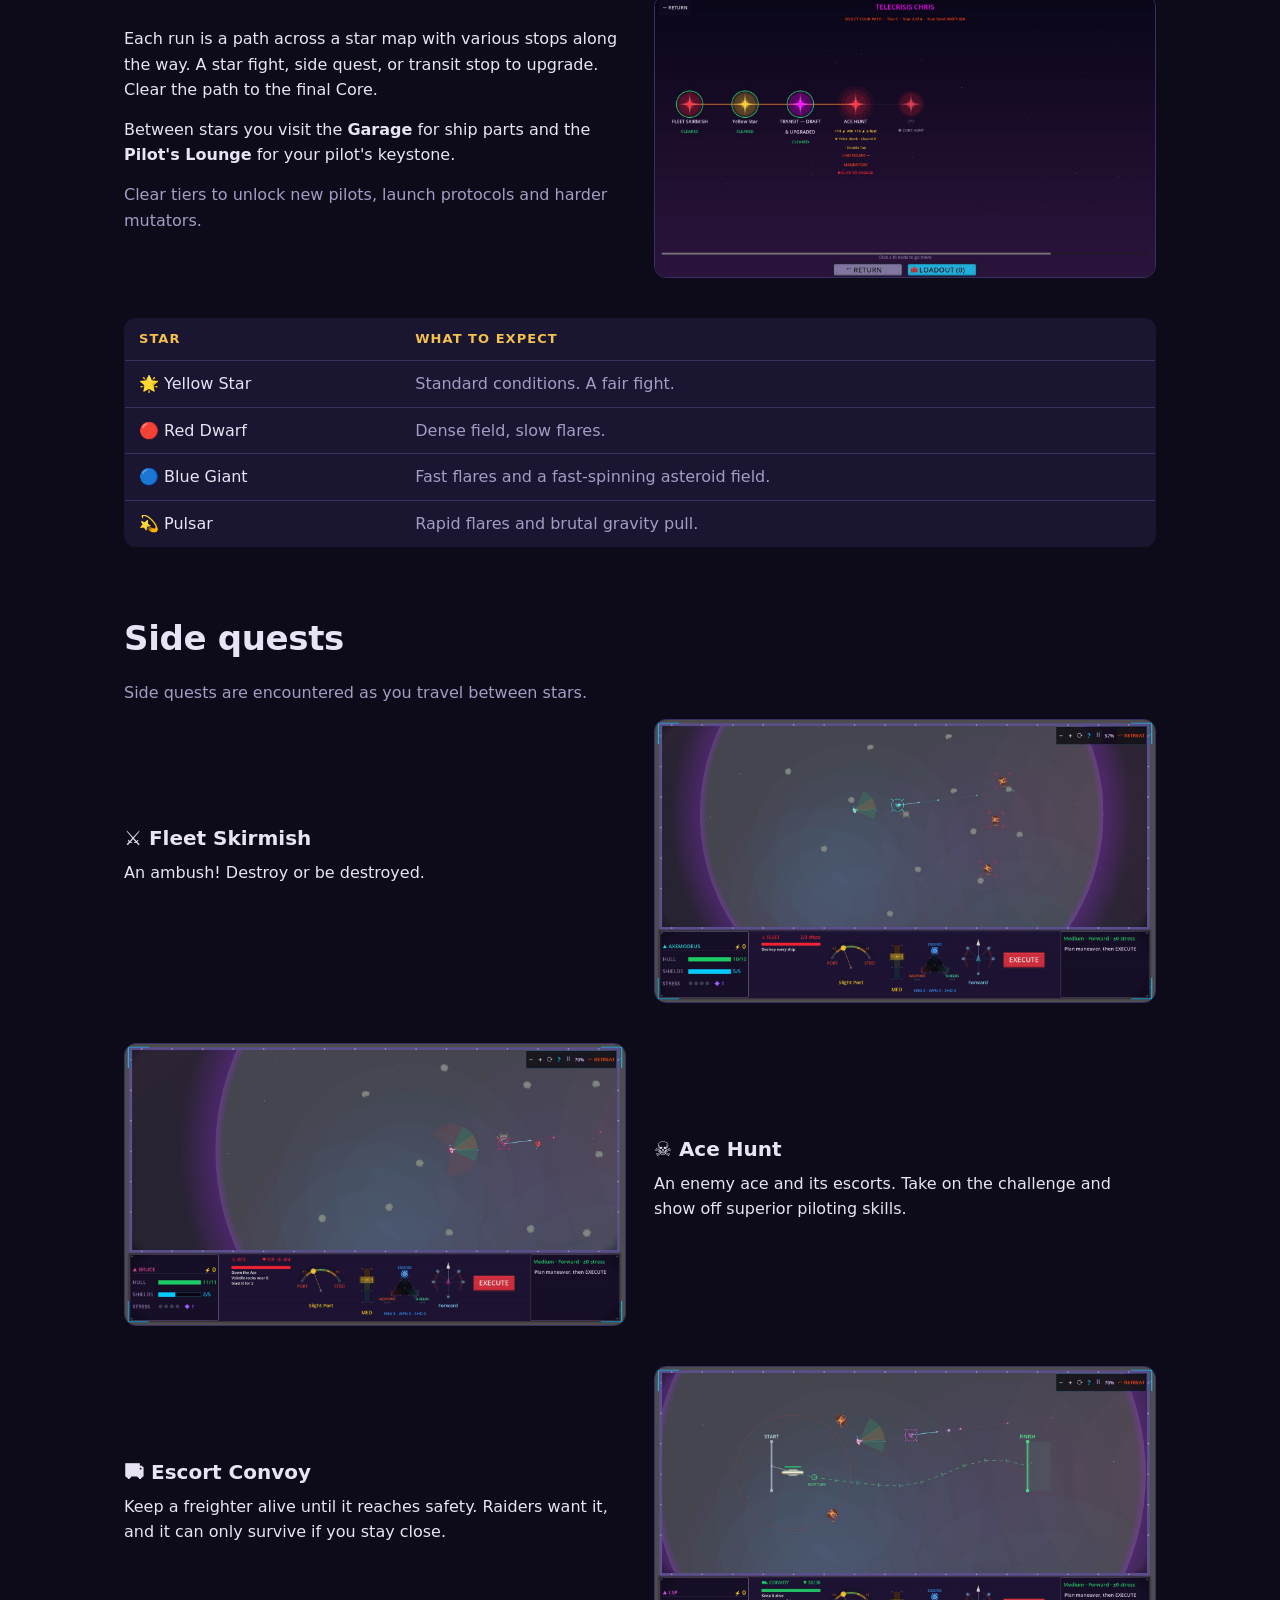
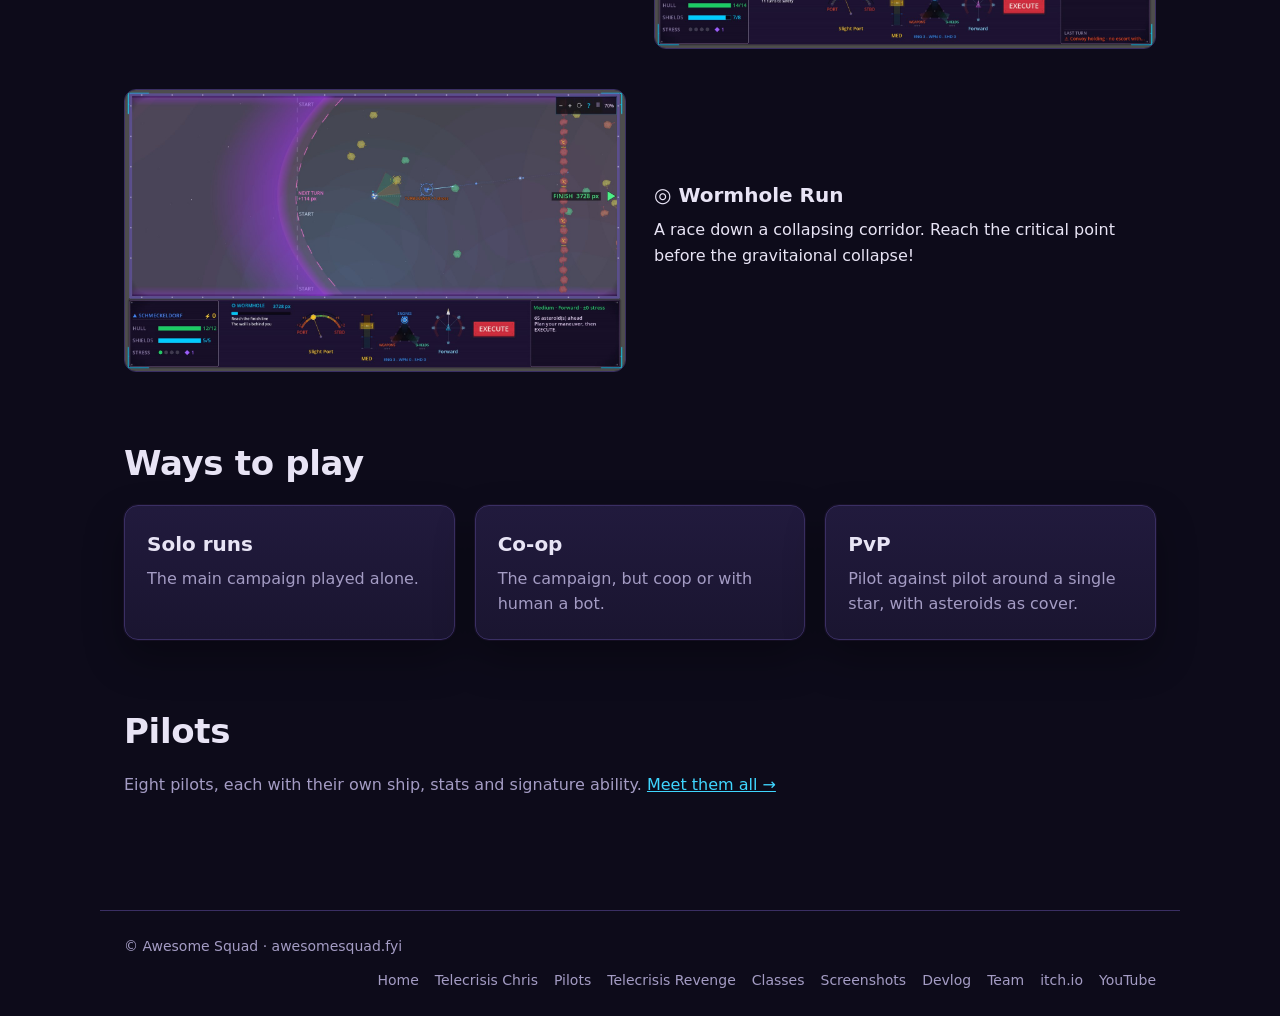
==== commit b7e1917c: "Devlog: Telecrisis Chris v1.1.2 Co-Authored-By: Claude Opus 5.5 <noreply@anthropic.com> Claude-Sessi" ====
--- a/chris.html
+++ b/chris.html
@@ -23,7 +23,7 @@
 
 <section class="hero">
   <div>
-    <div class="kicker">In development · v1.1.1</div>
+    <div class="kicker">In development · v1.1.2</div>
     <h1>Telecrisis <span>Chris</span></h1>
     <p class="lead">A tactical turn-based space roguelike where piloting and planning result in better rewards. Every star has a harvesting Core to shut down. Maneuver in space to find the attack window after tearing down the shields before the star's radiation and its defenders take you down first.</p>
     <div class="btns"><a class="btn primary" href="https://tsavagegames.itch.io/telecrisis-chris" target="_blank" rel="noopener">Play / download · itch.io</a><span class="btn off" title="Link coming soon">Steam <span class="soon">soon</span></span><span class="btn off" title="Link coming soon">Discord <span class="soon">soon</span></span><a class="btn" href="https://www.youtube.com/@SAVAGE-GAMES-LLC" target="_blank" rel="noopener">Videos · YouTube</a><span class="btn off" title="Link coming soon">Twitch <span class="soon">soon</span></span></div>
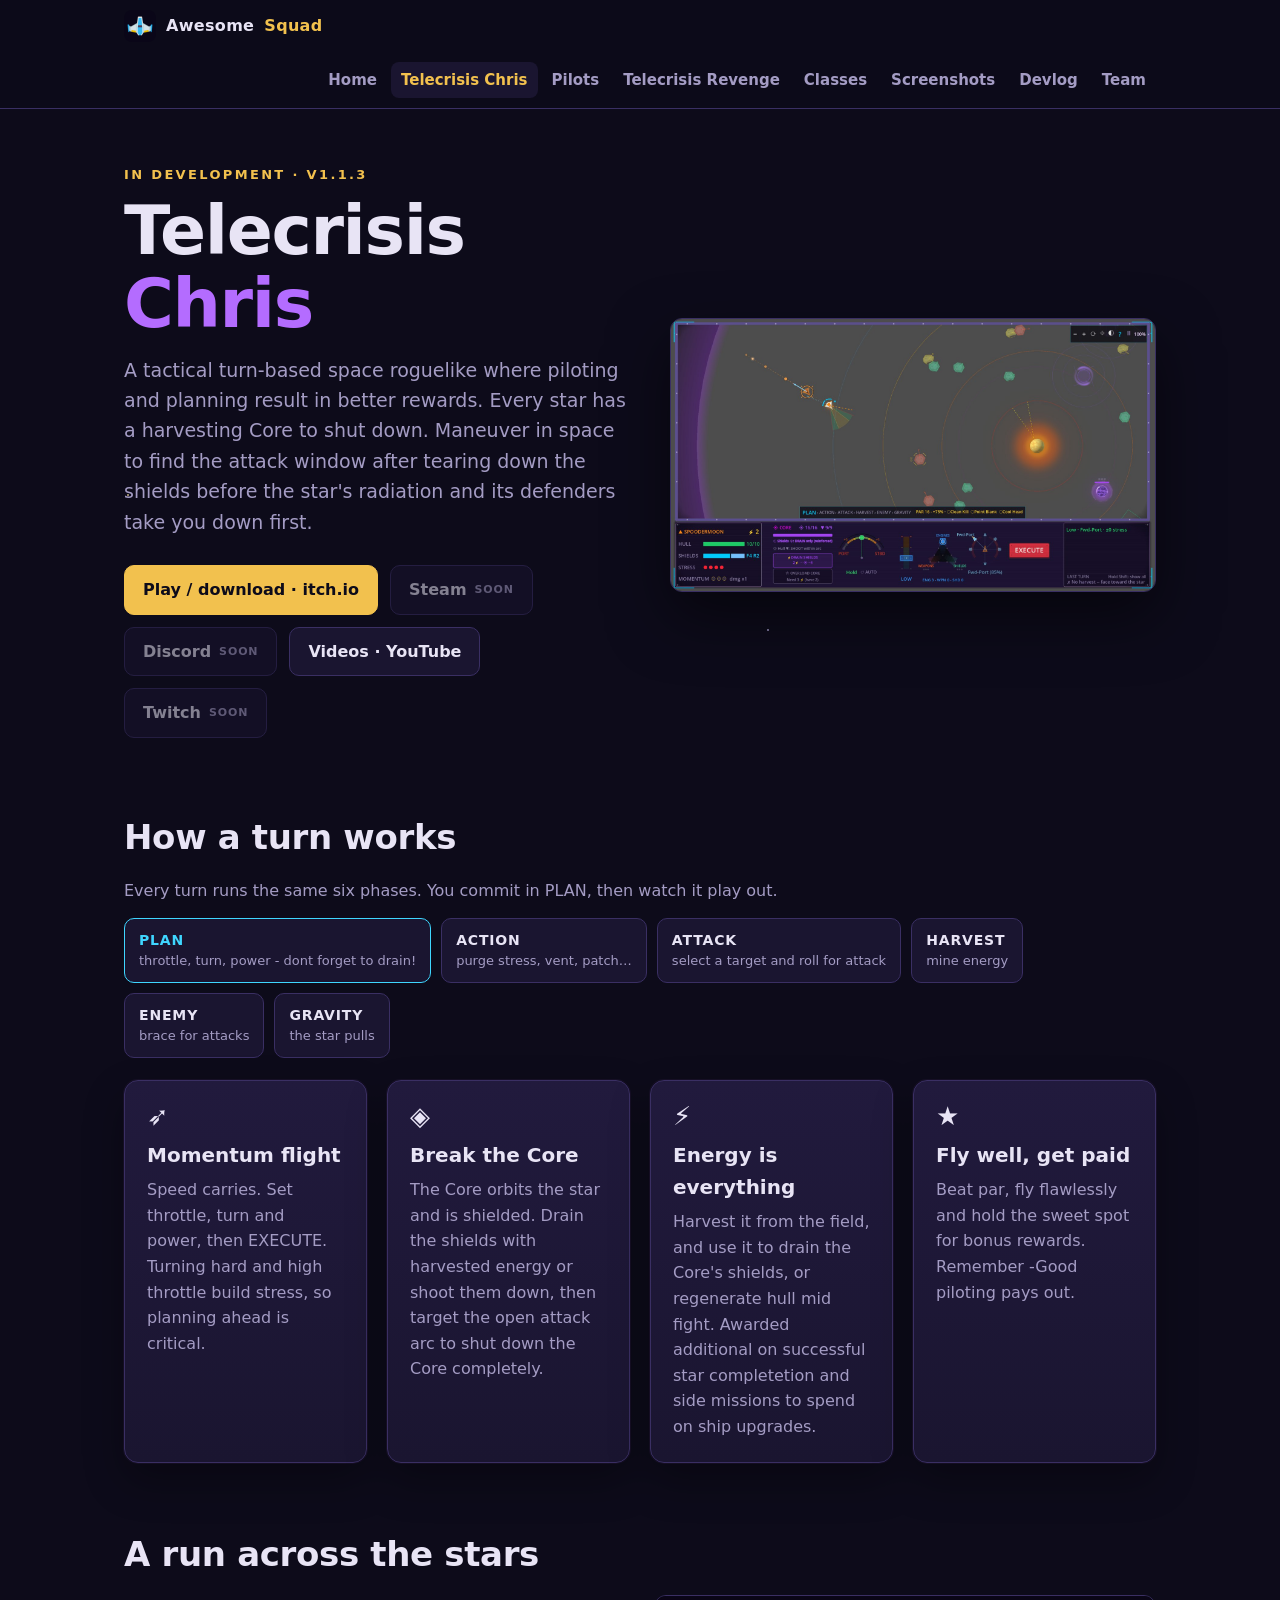
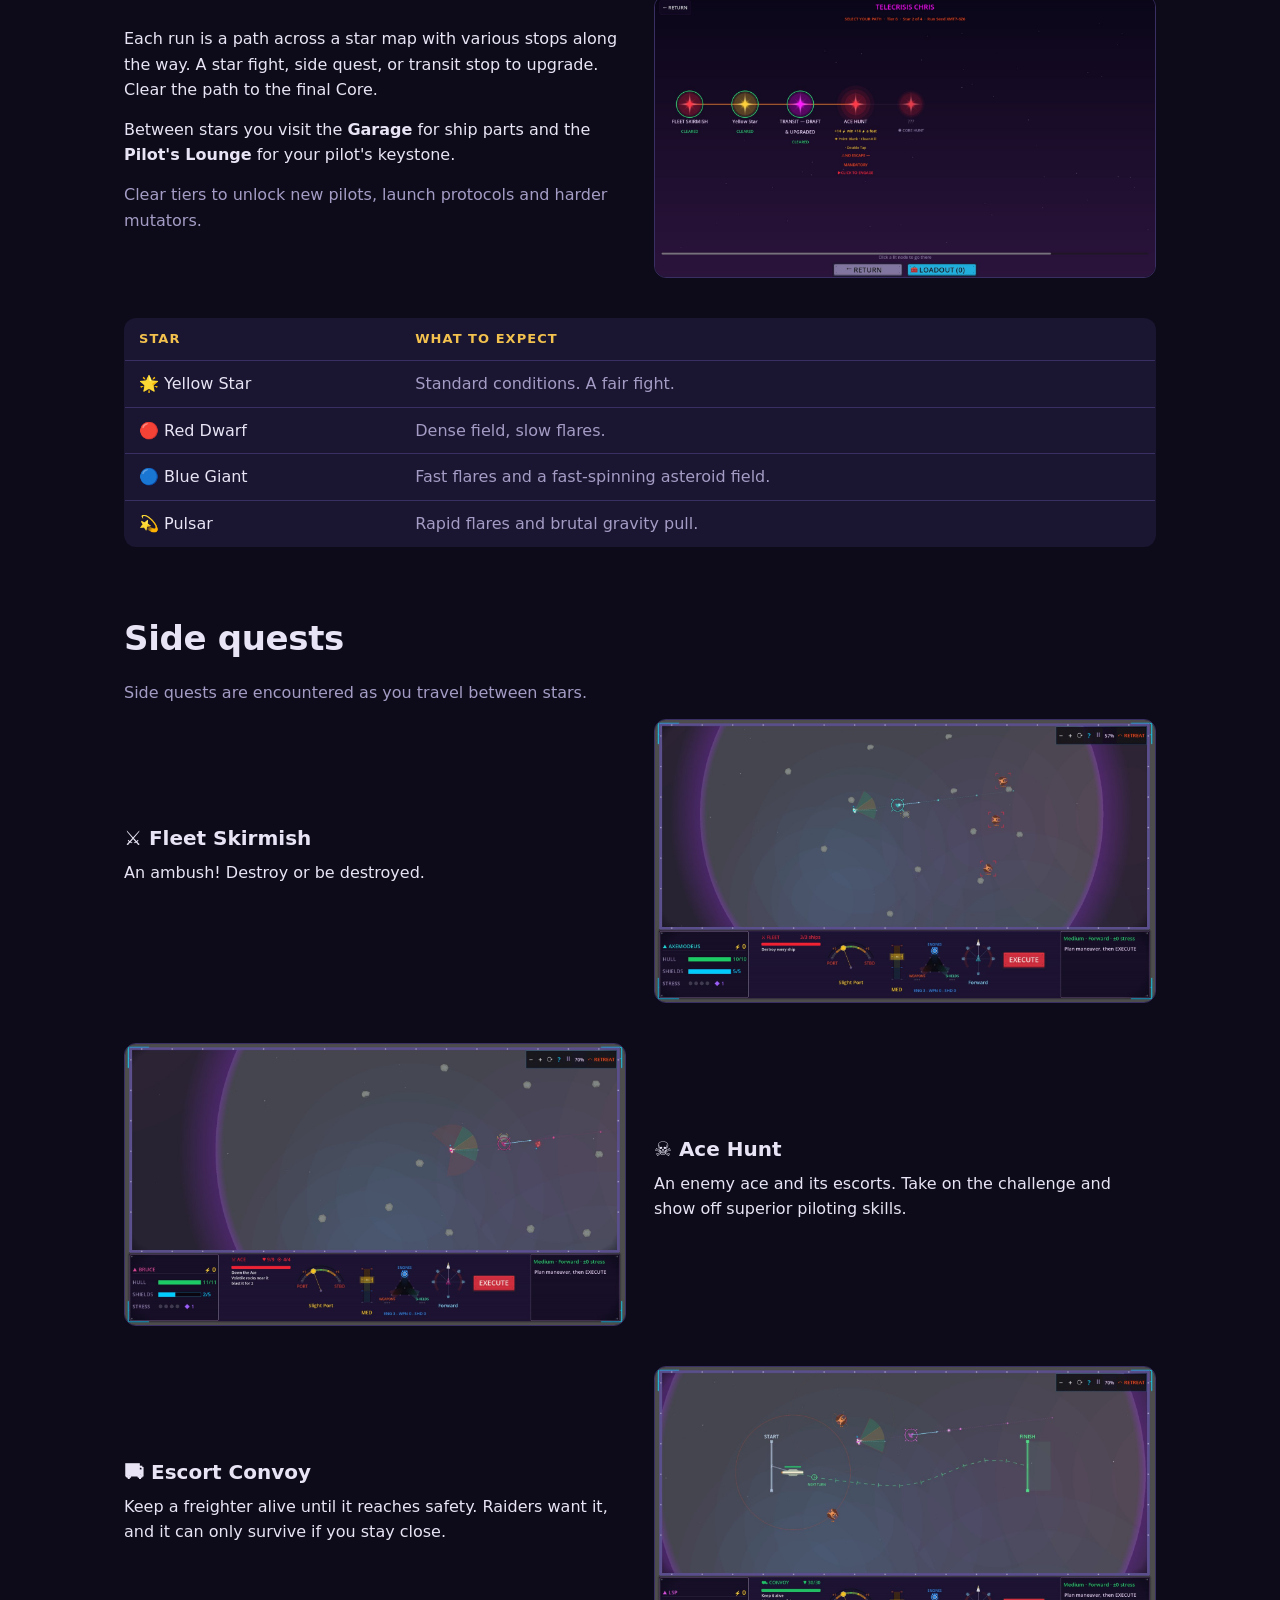
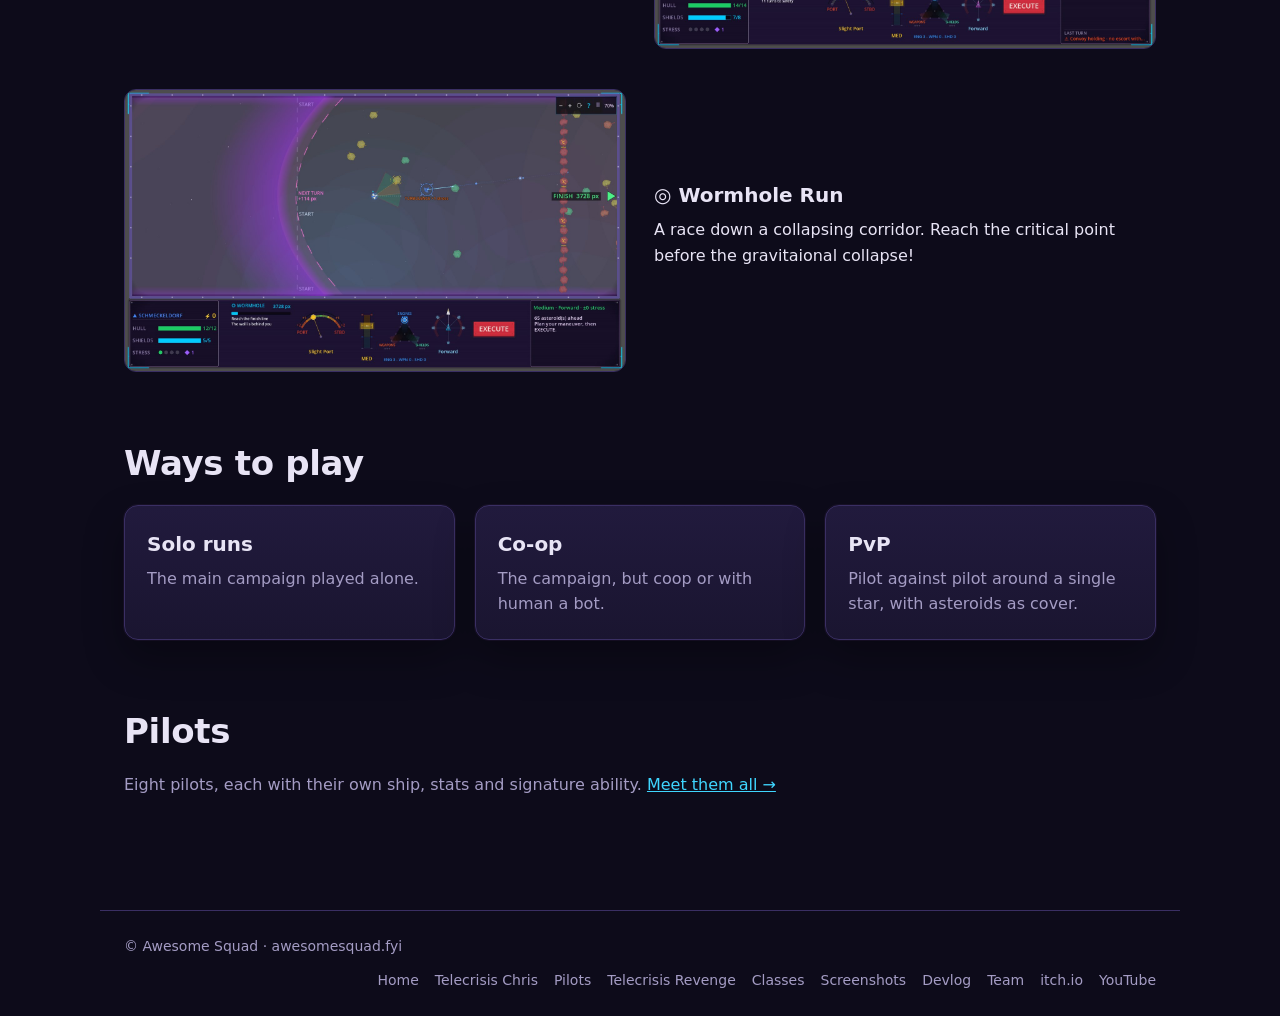
==== commit f9f68bac: "Devlog: Telecrisis Chris v1.1.3 Co-Authored-By: Claude Opus 5.5 <noreply@anthropic.com> Claude-Sessi" ====
--- a/chris.html
+++ b/chris.html
@@ -23,7 +23,7 @@
 
 <section class="hero">
   <div>
-    <div class="kicker">In development · v1.1.2</div>
+    <div class="kicker">In development · v1.1.3</div>
     <h1>Telecrisis <span>Chris</span></h1>
     <p class="lead">A tactical turn-based space roguelike where piloting and planning result in better rewards. Every star has a harvesting Core to shut down. Maneuver in space to find the attack window after tearing down the shields before the star's radiation and its defenders take you down first.</p>
     <div class="btns"><a class="btn primary" href="https://tsavagegames.itch.io/telecrisis-chris" target="_blank" rel="noopener">Play / download · itch.io</a><span class="btn off" title="Link coming soon">Steam <span class="soon">soon</span></span><span class="btn off" title="Link coming soon">Discord <span class="soon">soon</span></span><a class="btn" href="https://www.youtube.com/@SAVAGE-GAMES-LLC" target="_blank" rel="noopener">Videos · YouTube</a><span class="btn off" title="Link coming soon">Twitch <span class="soon">soon</span></span></div>
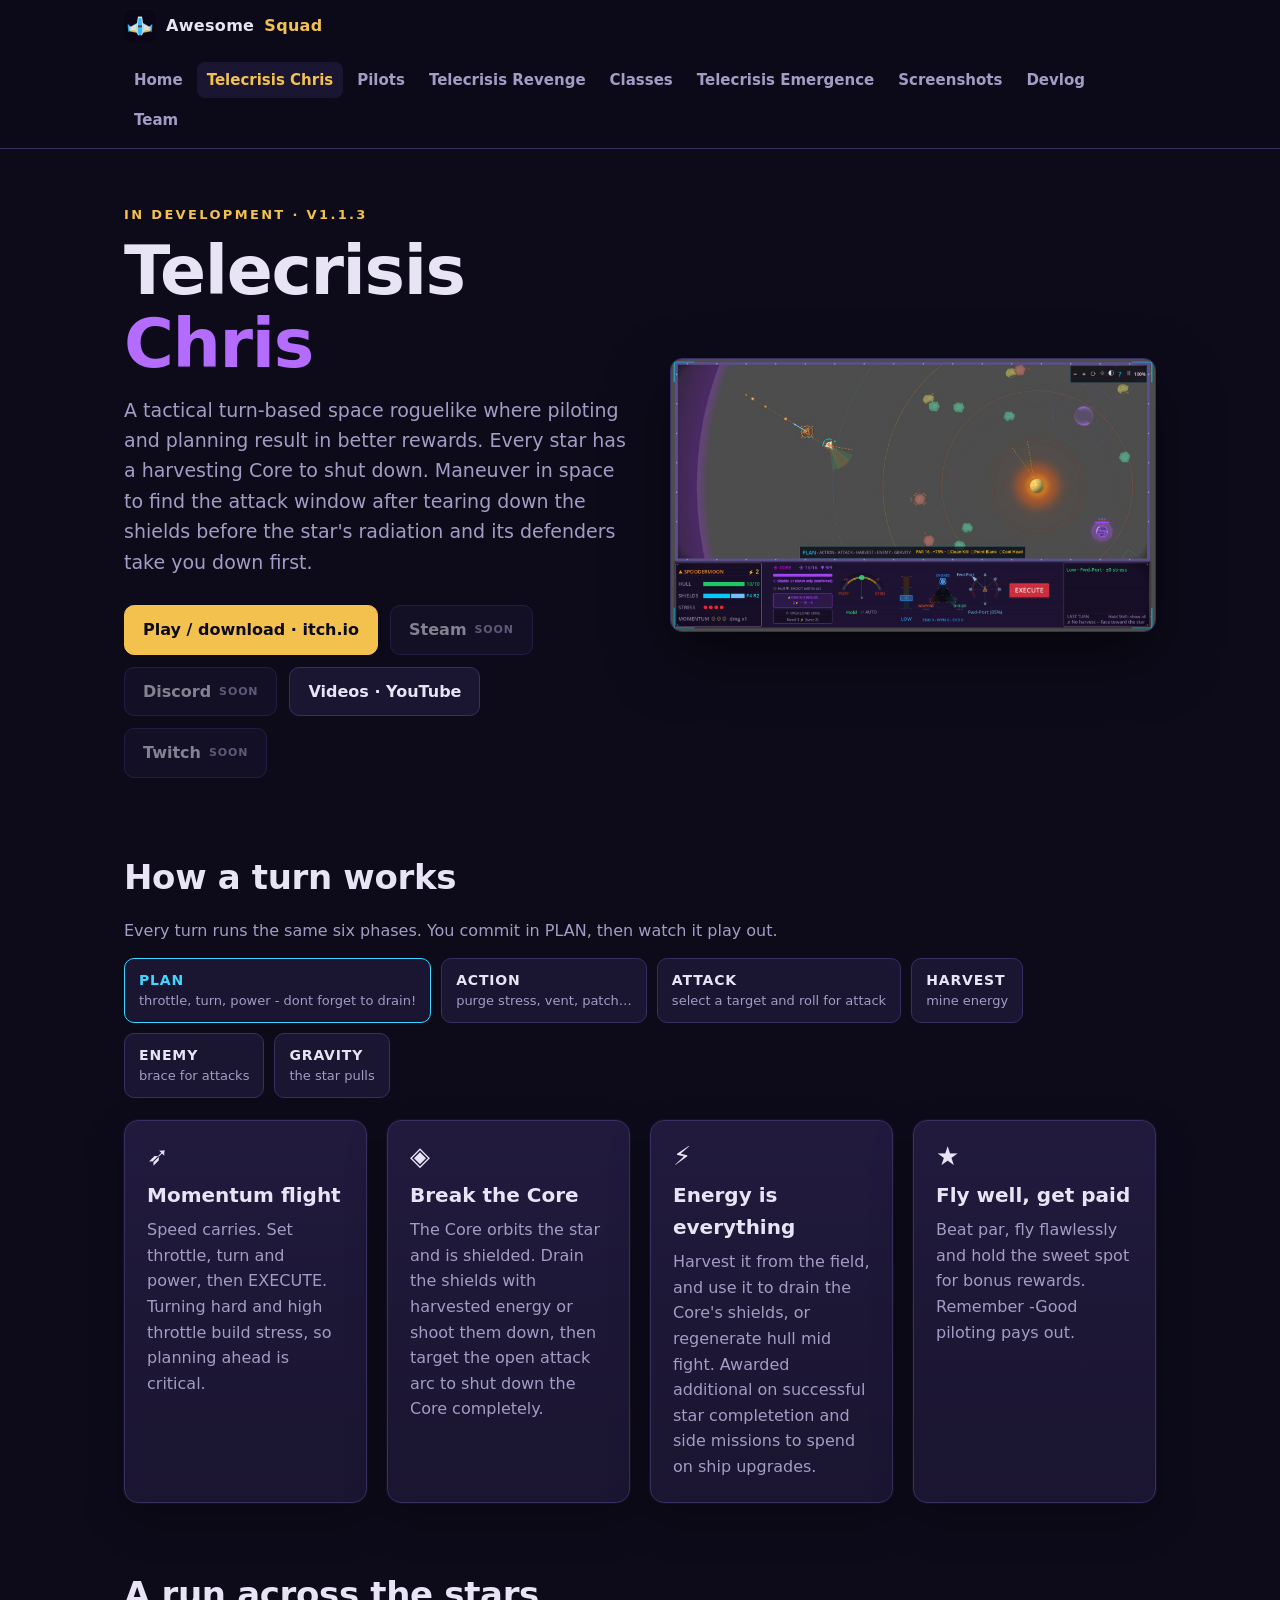
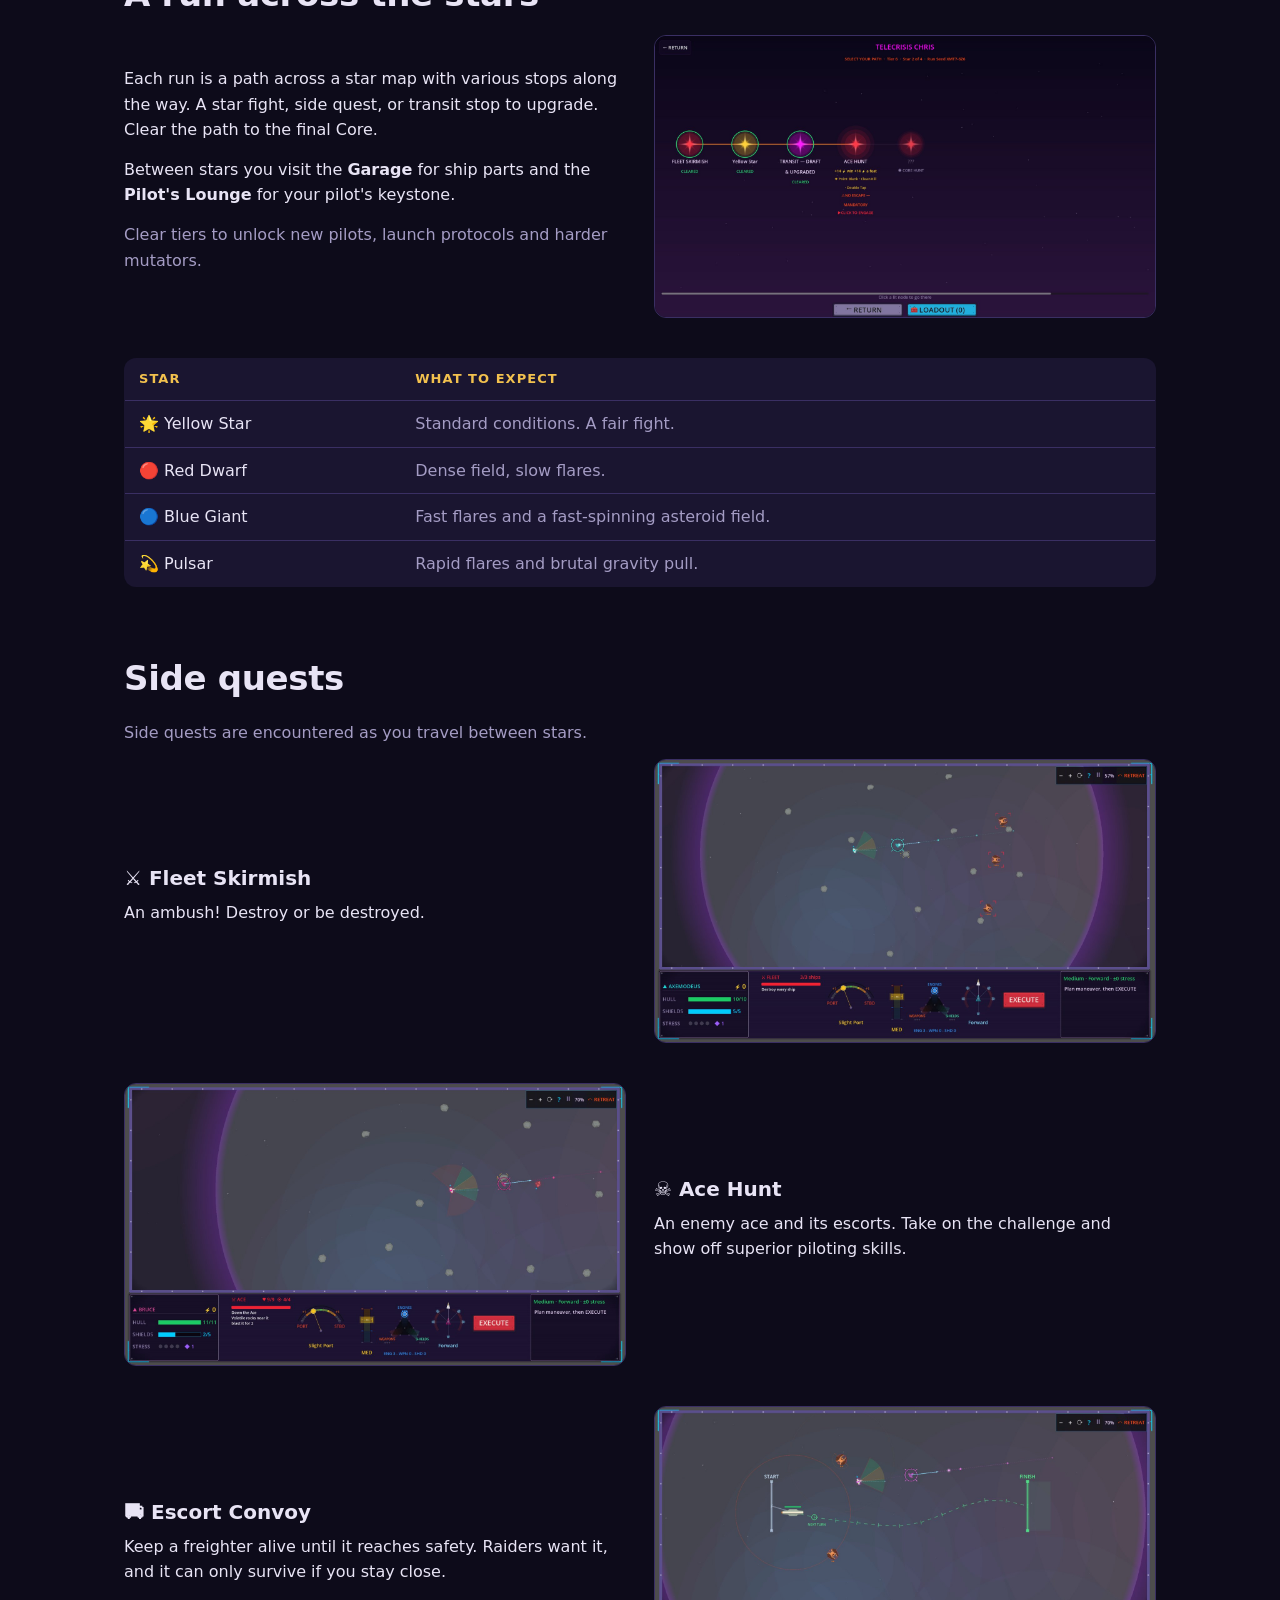
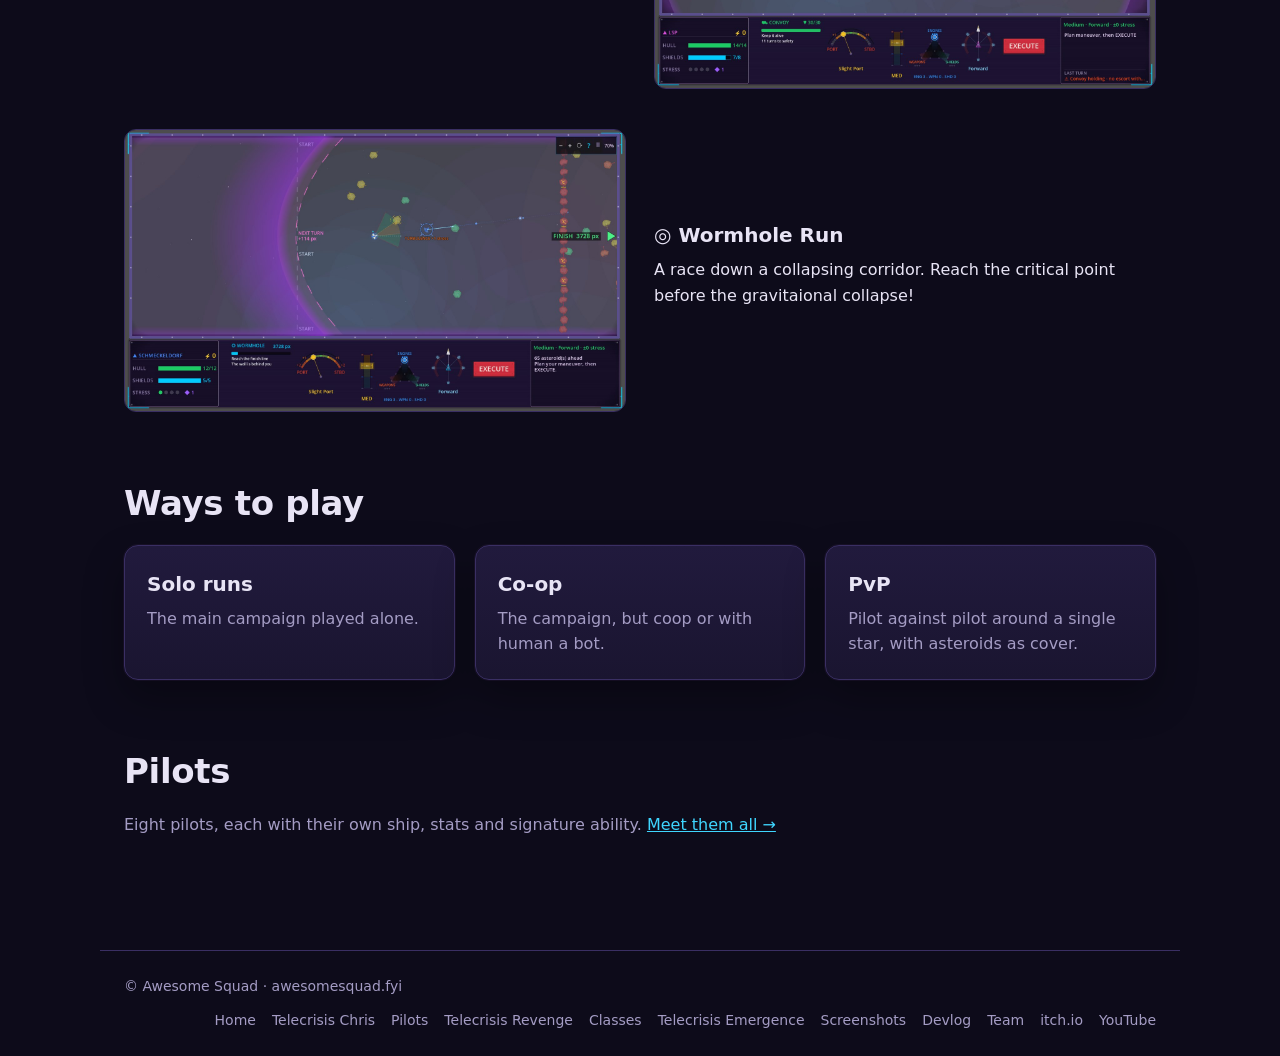
==== commit 83cc5f73: "Add Telecrisis Emergence page, nav links, home card, gallery and devlog entry Co-Authored-By: Claude" ====
--- a/chris.html
+++ b/chris.html
@@ -17,7 +17,7 @@
 <div class="stars" aria-hidden="true"></div>
 <header class="site-head"><div class="inner">
   <a class="brand" href="index.html"><img src="img/icon.png" alt="">Awesome <span>Squad</span></a>
-  <nav><a href="index.html">Home</a><a href="chris.html" class=on>Telecrisis Chris</a><a href="pilots.html">Pilots</a><a href="revenge.html">Telecrisis Revenge</a><a href="classes.html">Classes</a><a href="gallery.html">Screenshots</a><a href="devlog.html">Devlog</a><a href="team.html">Team</a></nav>
+  <nav><a href="index.html">Home</a><a href="chris.html" class=on>Telecrisis Chris</a><a href="pilots.html">Pilots</a><a href="revenge.html">Telecrisis Revenge</a><a href="classes.html">Classes</a><a href="emergence.html">Telecrisis Emergence</a><a href="gallery.html">Screenshots</a><a href="devlog.html">Devlog</a><a href="team.html">Team</a></nav>
 </div></header>
 <main>
 
@@ -107,7 +107,7 @@
 </main>
 <footer class="site-foot">
   <span>© Awesome Squad · awesomesquad.fyi</span>
-  <span class="links"><a href="index.html">Home</a><a href="chris.html" class=on>Telecrisis Chris</a><a href="pilots.html">Pilots</a><a href="revenge.html">Telecrisis Revenge</a><a href="classes.html">Classes</a><a href="gallery.html">Screenshots</a><a href="devlog.html">Devlog</a><a href="team.html">Team</a><a href="https://tsavagegames.itch.io/telecrisis-chris" target="_blank" rel="noopener">itch.io</a><a href="https://www.youtube.com/@SAVAGE-GAMES-LLC" target="_blank" rel="noopener">YouTube</a></span>
+  <span class="links"><a href="index.html">Home</a><a href="chris.html" class=on>Telecrisis Chris</a><a href="pilots.html">Pilots</a><a href="revenge.html">Telecrisis Revenge</a><a href="classes.html">Classes</a><a href="emergence.html">Telecrisis Emergence</a><a href="gallery.html">Screenshots</a><a href="devlog.html">Devlog</a><a href="team.html">Team</a><a href="https://tsavagegames.itch.io/telecrisis-chris" target="_blank" rel="noopener">itch.io</a><a href="https://www.youtube.com/@SAVAGE-GAMES-LLC" target="_blank" rel="noopener">YouTube</a></span>
 </footer>
 
 </body>
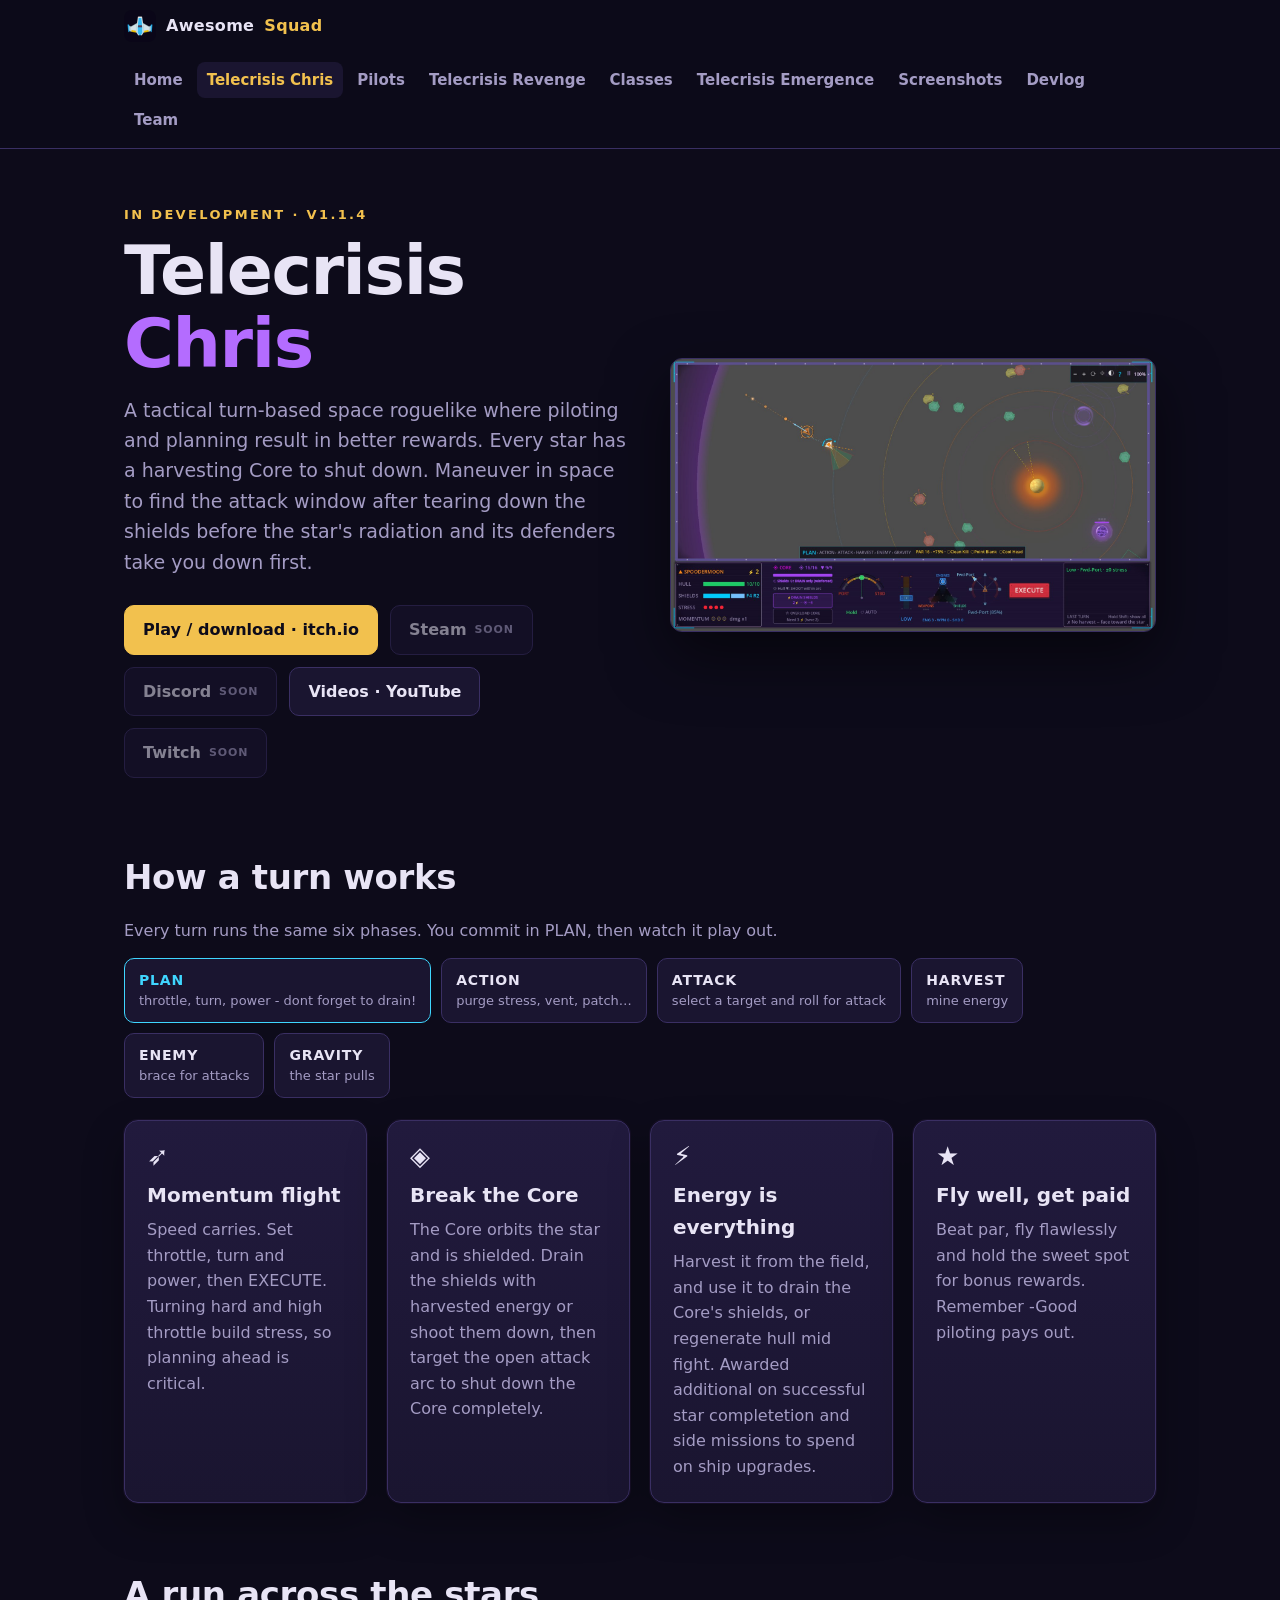
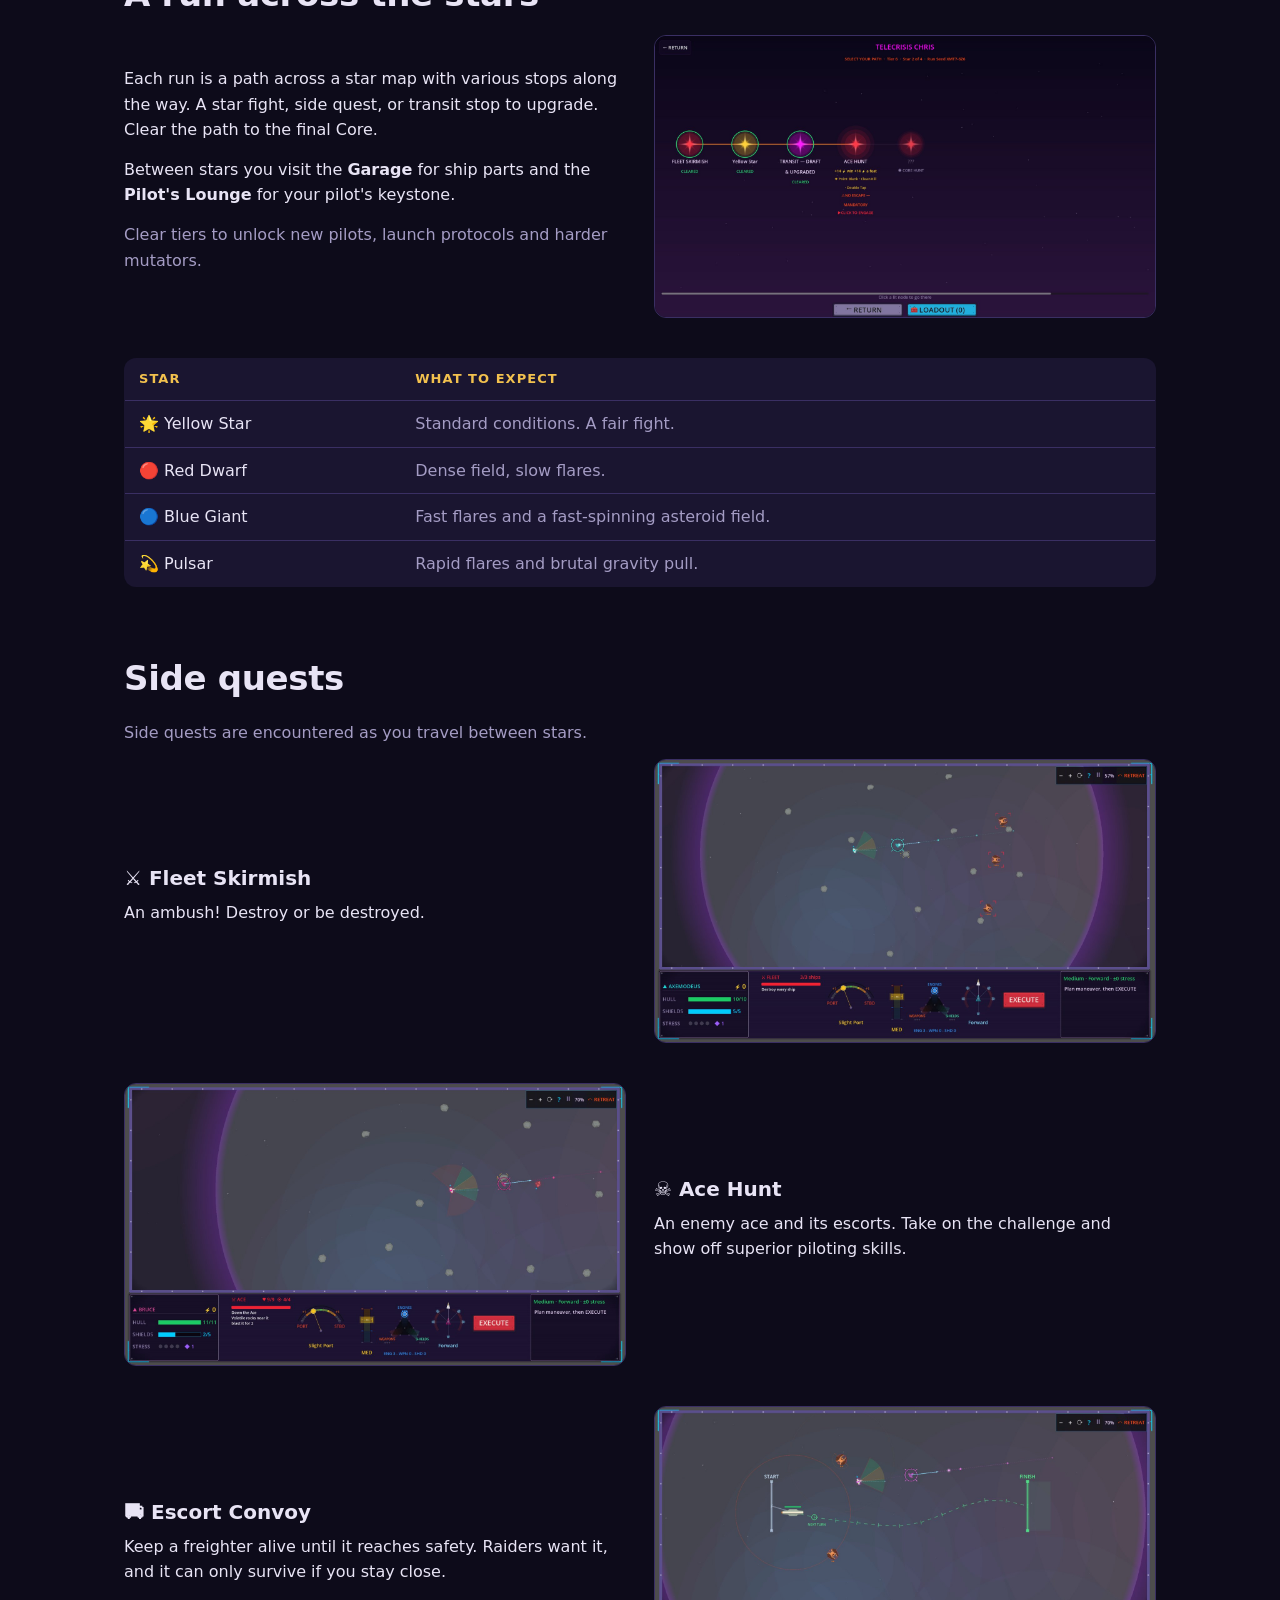
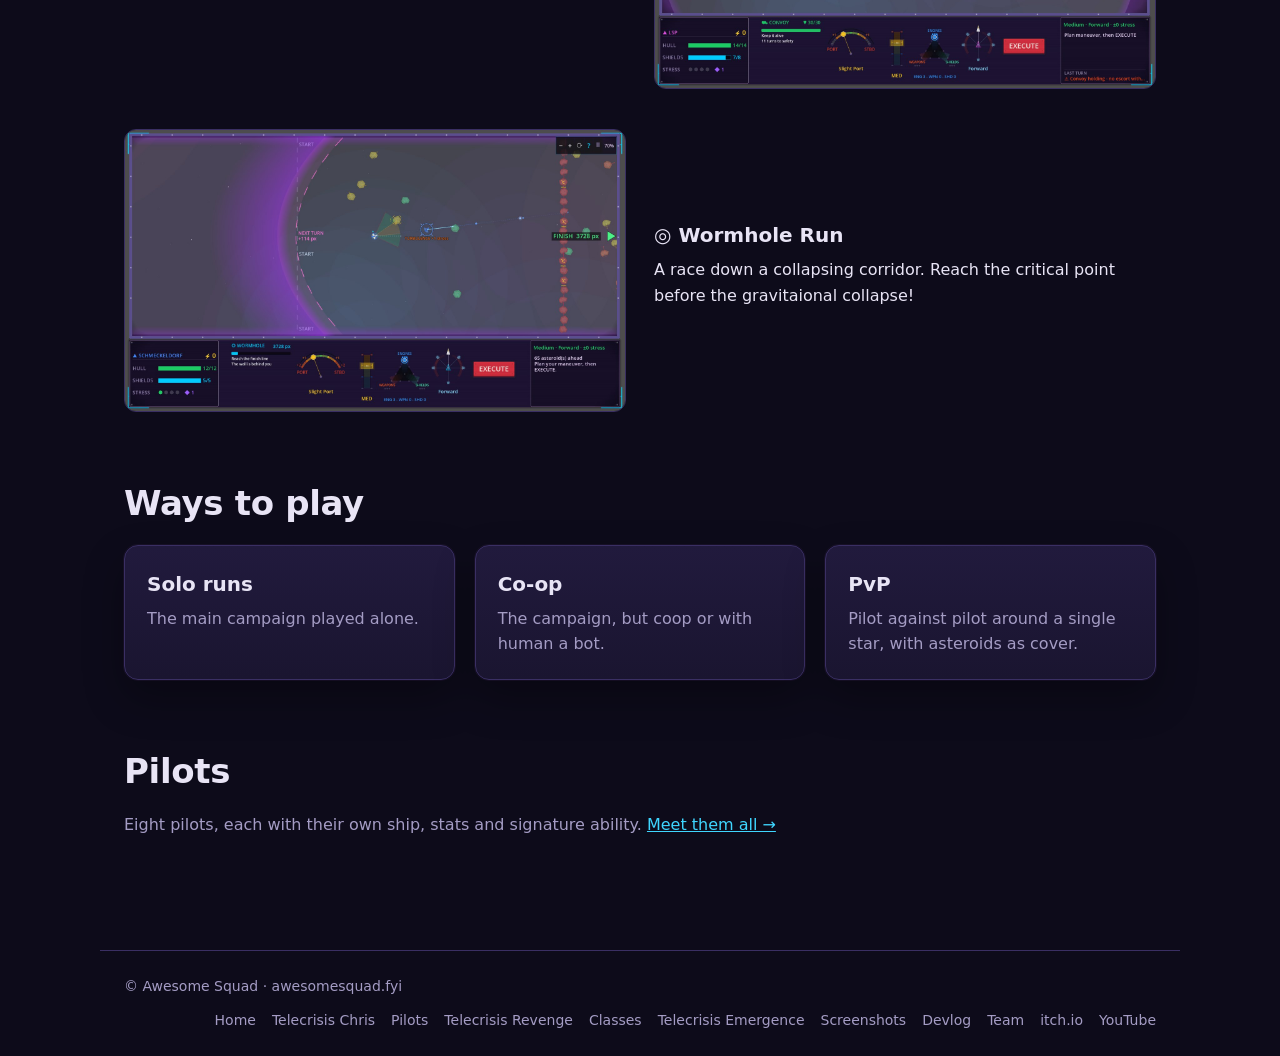
==== commit 71265823: "Devlog: Telecrisis Chris v1.1.4 Co-Authored-By: Claude Opus 5.5 <noreply@anthropic.com> Claude-Sessi" ====
--- a/chris.html
+++ b/chris.html
@@ -23,7 +23,7 @@
 
 <section class="hero">
   <div>
-    <div class="kicker">In development · v1.1.3</div>
+    <div class="kicker">In development · v1.1.4</div>
     <h1>Telecrisis <span>Chris</span></h1>
     <p class="lead">A tactical turn-based space roguelike where piloting and planning result in better rewards. Every star has a harvesting Core to shut down. Maneuver in space to find the attack window after tearing down the shields before the star's radiation and its defenders take you down first.</p>
     <div class="btns"><a class="btn primary" href="https://tsavagegames.itch.io/telecrisis-chris" target="_blank" rel="noopener">Play / download · itch.io</a><span class="btn off" title="Link coming soon">Steam <span class="soon">soon</span></span><span class="btn off" title="Link coming soon">Discord <span class="soon">soon</span></span><a class="btn" href="https://www.youtube.com/@SAVAGE-GAMES-LLC" target="_blank" rel="noopener">Videos · YouTube</a><span class="btn off" title="Link coming soon">Twitch <span class="soon">soon</span></span></div>
